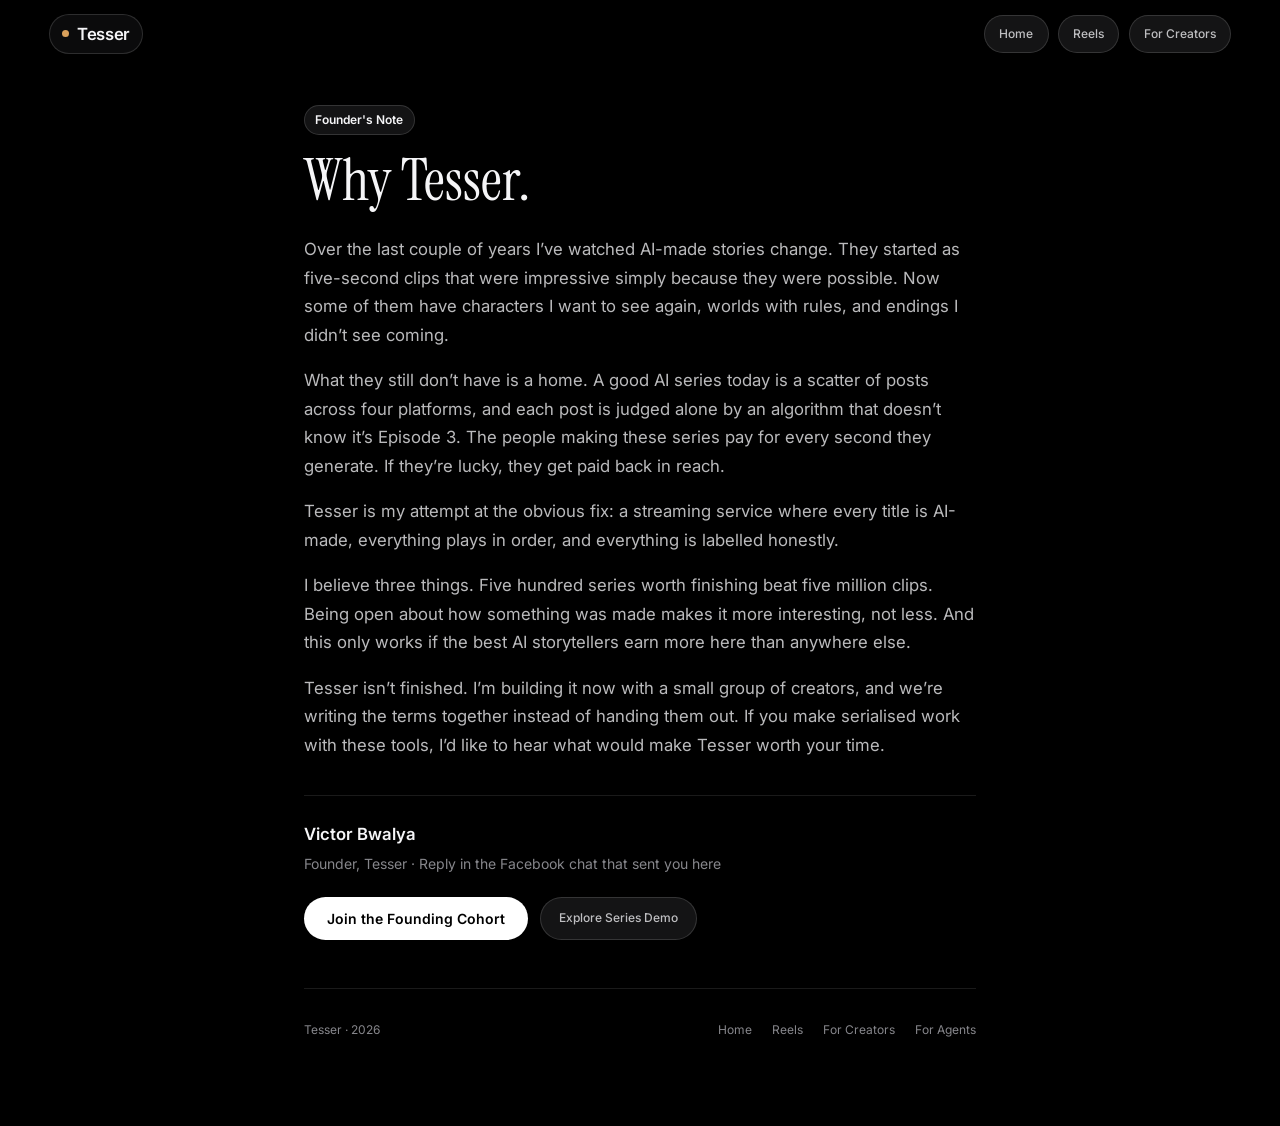
==== letter/index.html @ 55b45287 "Publish the Tesser demo without personal contact details. Co-authored-by: Cursor <cursoragent@cursor" ====
<!doctype html>
<html lang="en">
<head>
  <meta charset="utf-8">
  <meta name="viewport" content="width=device-width, initial-scale=1">
  <title>A letter from the founder · Tesser</title>
  <meta name="description" content="Why Tesser exists, and what it believes about serialized AI storytelling.">
  <meta name="theme-color" content="#000000">
  <link rel="icon" href="../favicon.svg" type="image/svg+xml">
  <link rel="preconnect" href="https://fonts.googleapis.com">
  <link rel="preconnect" href="https://fonts.gstatic.com" crossorigin>
  <link rel="stylesheet" href="https://fonts.googleapis.com/css2?family=Instrument+Serif:ital@0;1&family=Inter:wght@400;500;600&display=swap">
  <link rel="stylesheet" href="../assets/css/tokens.css">
  <link rel="stylesheet" href="../assets/css/app.css">
</head>
<body>
  <header class="top-chrome">
    <a class="brand-lockup" href="../#/">
      <span class="brand-dot" aria-hidden="true"></span>
      <span>Tesser</span>
    </a>
    <div class="top-actions">
      <a class="glass-chip" href="../#/">Home</a>
      <a class="glass-chip" href="../#/reels">Reels</a>
      <a class="glass-chip" href="../#/creators">For Creators</a>
    </div>
  </header>

  <main id="main" class="page-shell" style="max-width:42rem;padding-top:6.5rem;">
    <article style="line-height:1.7;color:var(--ink-secondary);font-size:1.05rem;">
      <span class="hero-eyebrow-pill" style="margin-bottom:1rem;">Founder's Note</span>
      <h1 style="font-family:var(--font-serif);font-weight:400;font-size:clamp(2.5rem,5vw,3.6rem);line-height:1.05;color:var(--ink);margin:0 0 1.5rem;">Why Tesser.</h1>

      <p>Over the last couple of years I&rsquo;ve watched AI-made stories change. They started as five-second clips that were impressive simply because they were possible. Now some of them have characters I want to see again, worlds with rules, and endings I didn&rsquo;t see coming.</p>

      <p>What they still don&rsquo;t have is a home. A good AI series today is a scatter of posts across four platforms, and each post is judged alone by an algorithm that doesn&rsquo;t know it&rsquo;s Episode&nbsp;3. The people making these series pay for every second they generate. If they&rsquo;re lucky, they get paid back in reach.</p>

      <p>Tesser is my attempt at the obvious fix: a streaming service where every title is AI-made, everything plays in order, and everything is labelled honestly.</p>

      <p>I believe three things. Five hundred series worth finishing beat five million clips. Being open about how something was made makes it more interesting, not less. And this only works if the best AI storytellers earn more here than anywhere else.</p>

      <p>Tesser isn&rsquo;t finished. I&rsquo;m building it now with a small group of creators, and we&rsquo;re writing the terms together instead of handing them out. If you make serialised work with these tools, I&rsquo;d like to hear what would make Tesser worth your time.</p>

      <div style="margin-top:2.25rem;padding-top:1.5rem;border-top:0.5px solid var(--hairline);">
        <p style="margin:0;color:var(--ink);font-weight:var(--w-semibold);">Victor Bwalya</p>
        <p style="margin:0.2rem 0 1.35rem;font-size:var(--text-sm);color:var(--ink-muted);">
          Founder, Tesser &middot; Reply in the Facebook chat that sent you here
        </p>
        <div style="display:flex;gap:0.75rem;flex-wrap:wrap;">
          <a class="btn-play-white" style="height:2.65rem;font-size:var(--text-sm);" href="../#/creators">Join the Founding Cohort</a>
          <a class="glass-chip" style="height:2.65rem;padding:0 1.1rem;" href="../#/series/tears-of-steel">Explore Series Demo</a>
        </div>
      </div>
    </article>
  </main>

  <footer class="app-footer" style="max-width:42rem;">
    <div>Tesser &middot; 2026</div>
    <div class="app-footer-links">
      <a href="../#/">Home</a>
      <a href="../#/reels">Reels</a>
      <a href="../#/creators">For Creators</a>
      <a href="../soul.md">For Agents</a>
    </div>
  </footer>
</body>
</html>
---- assets/css/tokens.css ----
/* Tesser — Apple TV × Jony Ive Optical Design Tokens
   Discipline:
   - Pure OLED black canvas (#000000); color comes solely from the cinema artwork.
   - Calibrated translucent dark glass for floating chrome only (dock, back/close controls).
   - Strict 4-step type scale, 3 weights (400, 500, 600), tabular numerals on all runtimes.
   - Zero purple/neon AI gradients, zero glow, zero hover-scale bounce. */

:root {
  /* Surfaces */
  --bg: #000000;
  --bg-elevated: #0d0d0f;
  --surface-1: #161618;
  --surface-2: #1f1f22;
  --surface-3: #2c2c30;

  /* Translucent Liquid Glass (Apple TV / iOS floating chrome) */
  --glass-bg: rgba(28, 28, 30, 0.72);
  --glass-bg-strong: rgba(20, 20, 22, 0.86);
  --glass-pill: rgba(255, 255, 255, 0.14);
  --glass-pill-hover: rgba(255, 255, 255, 0.22);
  --glass-border: rgba(255, 255, 255, 0.14);
  --glass-border-strong: rgba(255, 255, 255, 0.24);
  --glass-blur: blur(28px) saturate(150%);

  /* Ink & Hierarchy */
  --ink: #f5f5f7;
  --ink-secondary: rgba(245, 245, 247, 0.76);
  --ink-muted: #86868b;
  --ink-faint: rgba(235, 235, 245, 0.36);

  /* Dividers */
  --hairline: rgba(255, 255, 255, 0.1);
  --hairline-strong: rgba(255, 255, 255, 0.2);

  /* Functional Accents (Tactile White CTA + Subtle Provenance Gold) */
  --cta-bg: #ffffff;
  --cta-ink: #000000;
  --cta-hover: #e5e5ea;
  --provenance: #d9a05b;
  --active-blue: #0a84ff; /* Apple TV subtle system indicator when needed */

  /* Typography — Native Apple SF Pro on Apple devices, Inter/Geist elsewhere */
  --font-sans: -apple-system, BlinkMacSystemFont, "SF Pro Display", "SF Pro Text", "Inter", "Geist", system-ui, "Segoe UI", sans-serif;
  --font-serif: "Instrument Serif", "Iowan Old Style", Georgia, serif;

  /* Strict 4-step optical type scale */
  --text-xs: 0.75rem;    /* 12px: technical badges [4K] [C2PA] [CC], metadata labels */
  --text-sm: 0.875rem;   /* 14px: episode subtitles, dock labels, ledger rows */
  --text-base: 1.0rem;   /* 16px: synopses, primary buttons, body copy */
  --text-lg: clamp(1.15rem, 1.4vw, 1.375rem); /* 18-22px: rail headings ("Continue Watching >") */
  --text-hero: clamp(2.25rem, 5vw, 4.25rem);  /* Show title lockups */

  /* Weights (No 800/900 screaming weights) */
  --w-regular: 400;
  --w-medium: 500;
  --w-semibold: 600;

  /* Concentric Radii */
  --r-xs: 4px;     /* Technical spec badges [4K] [CC] */
  --r-sm: 10px;    /* Inner thumbnails */
  --r-card: 14px;  /* Apple TV 16:9 and 2:3 cards */
  --r-sheet: 22px; /* Modal sheets & floating dock */
  --r-pill: 9999px;

  /* Spacing & Layout */
  --gutter: clamp(1.125rem, 3.8vw, 3.25rem);
  --max-w: 90rem;
  --dock-offset: 5.5rem;

  /* Calm, Physical Motion */
  --dur-fast: 160ms;
  --dur-med: 260ms;
  --ease-out: cubic-bezier(0.22, 1, 0.36, 1);
}
---- assets/css/app.css ----
/* Tesser — Apple TV × Netflix Reels Application Styles
   Depends on tokens.css. Built with strict anti-AI-slop discipline. */

*, *::before, *::after { box-sizing: border-box; }
[hidden] { display: none !important; }

html {
  color-scheme: dark;
  background: var(--bg);
  color: var(--ink);
  font-family: var(--font-sans);
  -webkit-font-smoothing: antialiased;
  -moz-osx-font-smoothing: grayscale;
  text-rendering: optimizeLegibility;
}

body {
  margin: 0;
  min-height: 100dvh;
  background: var(--bg);
  color: var(--ink);
  font-size: var(--text-base);
  line-height: 1.45;
  overflow-x: hidden;
  padding-bottom: calc(var(--dock-offset) + env(safe-area-inset-bottom, 0px));
}

img, video, svg { display: block; max-width: 100%; }
button, input, textarea, select { font: inherit; color: inherit; }
button { cursor: pointer; background: none; border: 0; padding: 0; }
a { color: inherit; text-decoration: none; }

.tabular { font-variant-numeric: tabular-nums; }

:focus-visible {
  outline: 2px solid var(--ink);
  outline-offset: 3px;
}

.sr-only {
  position: absolute; width: 1px; height: 1px; overflow: hidden;
  clip: rect(0 0 0 0); clip-path: inset(50%); white-space: nowrap;
}

/* ==========================================================================
   1. Navigation Chrome: Desktop Top Glass Bar + Mobile Floating Bottom Dock
   ========================================================================== */

.top-chrome {
  position: fixed;
  top: 0; left: 0; right: 0;
  z-index: 90;
  display: flex;
  align-items: center;
  justify-content: space-between;
  padding: 0.9rem var(--gutter);
  pointer-events: none;
  background: linear-gradient(180deg, rgba(0, 0, 0, 0.68) 0%, rgba(0, 0, 0, 0) 100%);
}

.top-chrome > * { pointer-events: auto; }

.brand-lockup {
  display: inline-flex;
  align-items: center;
  gap: 0.5rem;
  font-weight: var(--w-semibold);
  font-size: 1.05rem;
  letter-spacing: -0.02em;
  color: var(--ink);
  padding: 0.4rem 0.75rem;
  border-radius: var(--r-pill);
  background: rgba(20, 20, 22, 0.55);
  backdrop-filter: var(--glass-blur);
  -webkit-backdrop-filter: var(--glass-blur);
  border: 0.5px solid var(--glass-border);
  transition: background-color var(--dur-fast) var(--ease-out);
}
.brand-lockup:hover { background: rgba(38, 38, 42, 0.78); }
.brand-dot {
  width: 7px; height: 7px; border-radius: 50%;
  background: var(--provenance);
}

.desktop-pills {
  display: none;
  align-items: center;
  gap: 0.25rem;
  padding: 0.28rem;
  border-radius: var(--r-pill);
  background: var(--glass-bg);
  backdrop-filter: var(--glass-blur);
  -webkit-backdrop-filter: var(--glass-blur);
  border: 0.5px solid var(--glass-border);
}

.nav-pill {
  padding: 0.45rem 1rem;
  border-radius: var(--r-pill);
  font-size: var(--text-sm);
  font-weight: var(--w-medium);
  color: var(--ink-secondary);
  transition: color var(--dur-fast) var(--ease-out), background-color var(--dur-fast) var(--ease-out);
}
.nav-pill:hover { color: var(--ink); }
.nav-pill[aria-current="page"] {
  background: rgba(255, 255, 255, 0.16);
  color: var(--ink);
  font-weight: var(--w-semibold);
}

.top-actions {
  display: flex;
  align-items: center;
  gap: 0.55rem;
}

.glass-chip {
  display: inline-flex;
  align-items: center;
  gap: 0.45rem;
  height: 2.35rem;
  padding: 0 0.9rem;
  border-radius: var(--r-pill);
  font-size: var(--text-xs);
  font-weight: var(--w-medium);
  color: var(--ink-secondary);
  background: var(--glass-bg);
  backdrop-filter: var(--glass-blur);
  -webkit-backdrop-filter: var(--glass-blur);
  border: 0.5px solid var(--glass-border);
  transition: background-color var(--dur-fast) var(--ease-out), color var(--dur-fast) var(--ease-out);
}
.glass-chip:hover { background: rgba(44, 44, 48, 0.85); color: var(--ink); }

.glass-icon-btn {
  display: inline-grid;
  place-items: center;
  width: 2.65rem;
  height: 2.65rem;
  border-radius: 50%;
  background: var(--glass-bg);
  backdrop-filter: var(--glass-blur);
  -webkit-backdrop-filter: var(--glass-blur);
  border: 0.5px solid var(--glass-border-strong);
  color: var(--ink);
  transition: background-color var(--dur-fast) var(--ease-out), border-color var(--dur-fast) var(--ease-out);
}
.glass-icon-btn:hover { background: rgba(52, 52, 56, 0.88); }
.glass-icon-btn svg { width: 1.15rem; height: 1.15rem; }

/* Apple TV Floating Liquid-Glass Bottom Dock (Mobile & Tablet, Screenshots #2-#5) */
.bottom-dock-wrap {
  position: fixed;
  left: 0; right: 0;
  bottom: calc(0.85rem + env(safe-area-inset-bottom, 0px));
  z-index: 95;
  display: flex;
  align-items: center;
  justify-content: center;
  gap: 0.65rem;
  padding: 0 1rem;
  pointer-events: none;
}

.bottom-dock {
  pointer-events: auto;
  display: flex;
  align-items: center;
  justify-content: space-around;
  flex: 1;
  max-width: 22rem;
  padding: 0.35rem 0.45rem;
  border-radius: var(--r-pill);
  background: var(--glass-bg-strong);
  backdrop-filter: var(--glass-blur);
  -webkit-backdrop-filter: var(--glass-blur);
  border: 0.5px solid var(--glass-border-strong);
  box-shadow: 0 12px 32px rgba(0, 0, 0, 0.65);
}

.dock-tab {
  flex: 1;
  display: flex;
  flex-direction: column;
  align-items: center;
  justify-content: center;
  gap: 0.18rem;
  padding: 0.38rem 0.4rem;
  border-radius: var(--r-pill);
  color: var(--ink-muted);
  font-size: 0.68rem;
  font-weight: var(--w-medium);
  transition: color var(--dur-fast) var(--ease-out), background-color var(--dur-fast) var(--ease-out);
}
.dock-tab svg { width: 1.22rem; height: 1.22rem; }
.dock-tab[aria-current="page"] {
  color: var(--active-blue);
  background: rgba(255, 255, 255, 0.08);
}

.dock-search-btn {
  pointer-events: auto;
  width: 3.25rem;
  height: 3.25rem;
  border-radius: 50%;
  display: grid;
  place-items: center;
  background: var(--glass-bg-strong);
  backdrop-filter: var(--glass-blur);
  -webkit-backdrop-filter: var(--glass-blur);
  border: 0.5px solid var(--glass-border-strong);
  box-shadow: 0 12px 32px rgba(0, 0, 0, 0.65);
  color: var(--ink);
}
.dock-search-btn[aria-current="page"] { color: var(--active-blue); }
.dock-search-btn svg { width: 1.25rem; height: 1.25rem; }

@media (min-width: 56rem) {
  body { padding-bottom: 3rem; }
  .desktop-pills { display: inline-flex; }
  .bottom-dock-wrap { display: none; }
}

/* ==========================================================================
   2. Hero Showcase Stage (Screenshot #5 — Nocturne)
   ========================================================================== */

.hero-stage {
  position: relative;
  width: 100%;
  min-height: clamp(33rem, 74vh, 48rem);
  display: flex;
  align-items: flex-end;
  justify-content: center;
  overflow: hidden;
  background: #050507;
}

.hero-backdrop {
  position: absolute;
  inset: 0;
  width: 100%;
  height: 100%;
  object-fit: cover;
  object-position: center 22%;
  opacity: 0.92;
  transition: opacity 420ms var(--ease-out);
}

/* Pure optical cinema vignette — strictly neutral black for legibility */
.hero-scrim {
  position: absolute;
  inset: 0;
  background:
    radial-gradient(90% 65% at 50% 30%, rgba(0, 0, 0, 0) 0%, rgba(0, 0, 0, 0.36) 100%),
    linear-gradient(180deg,
      rgba(0, 0, 0, 0.48) 0%,
      rgba(0, 0, 0, 0.04) 24%,
      rgba(0, 0, 0, 0.25) 54%,
      rgba(0, 0, 0, 0.88) 84%,
      #000000 100%);
  pointer-events: none;
}

.hero-content {
  position: relative;
  z-index: 2;
  width: min(100% - 2 * var(--gutter), 44rem);
  text-align: center;
  padding-bottom: 1.65rem;
  display: flex;
  flex-direction: column;
  align-items: center;
}

.hero-eyebrow-pill {
  display: inline-block;
  padding: 0.22rem 0.65rem;
  border-radius: var(--r-pill);
  background: rgba(28, 28, 30, 0.68);
  backdrop-filter: blur(16px);
  -webkit-backdrop-filter: blur(16px);
  border: 0.5px solid var(--glass-border);
  font-size: var(--text-xs);
  font-weight: var(--w-semibold);
  color: var(--ink);
  margin-bottom: 0.75rem;
}

.hero-wordmark {
  font-size: var(--text-hero);
  font-weight: var(--w-semibold);
  line-height: 0.98;
  letter-spacing: 0.16em;
  text-transform: uppercase;
  margin: 0 0 0.7rem;
  color: #ffffff;
  text-shadow: 0 2px 24px rgba(0, 0, 0, 0.65);
}
.hero-wordmark[data-style="serif"] {
  font-family: var(--font-serif);
  font-weight: var(--w-regular);
  letter-spacing: 0.03em;
  text-transform: none;
  font-size: clamp(2.75rem, 6vw, 4.85rem);
}

.hero-meta-line {
  display: flex;
  flex-wrap: wrap;
  align-items: center;
  justify-content: center;
  gap: 0.45rem;
  font-size: var(--text-sm);
  color: var(--ink-secondary);
  margin: 0 0 0.3rem;
}

.tesser-mini-badge {
  display: inline-flex;
  align-items: center;
  gap: 0.28rem;
  font-weight: var(--w-semibold);
  font-size: var(--text-xs);
  color: var(--ink);
  letter-spacing: -0.01em;
}
.tesser-mini-badge::before {
  content: "";
  width: 5px; height: 5px; border-radius: 50%;
  background: var(--provenance);
}

.hero-subline {
  font-size: var(--text-sm);
  color: var(--ink-muted);
  margin: 0 0 1.25rem;
}

.hero-cta-row {
  display: flex;
  align-items: center;
  justify-content: center;
  gap: 0.75rem;
  margin-bottom: 1.35rem;
}

/* Tactile Apple TV Solid White Pill Button */
.btn-play-white {
  display: inline-flex;
  align-items: center;
  justify-content: center;
  gap: 0.6rem;
  height: 2.95rem;
  min-width: 9.75rem;
  padding: 0 1.45rem;
  border-radius: var(--r-pill);
  background: var(--cta-bg);
  color: var(--cta-ink);
  font-size: var(--text-base);
  font-weight: var(--w-semibold);
  transition: background-color var(--dur-fast) var(--ease-out), opacity var(--dur-fast) var(--ease-out);
}
.btn-play-white:hover { background: var(--cta-hover); }
.btn-play-white svg { width: 1rem; height: 1rem; flex-shrink: 0; }

/* Inline Resume Track inside the White Play Pill (Screenshot #4 — Matchbox) */
.inline-progress-track {
  display: inline-flex;
  align-items: center;
  width: 3.1rem;
  height: 4px;
  border-radius: 99px;
  background: rgba(0, 0, 0, 0.18);
  position: relative;
  overflow: visible;
}
.inline-progress-fill {
  height: 100%;
  border-radius: 99px;
  background: #000000;
  position: relative;
}
.inline-progress-dot {
  width: 7px; height: 7px;
  border-radius: 50%;
  background: #000000;
  flex-shrink: 0;
  margin-right: 2px;
}

.btn-circle-glass {
  width: 2.95rem;
  height: 2.95rem;
  border-radius: 50%;
  display: inline-grid;
  place-items: center;
  background: rgba(44, 44, 48, 0.72);
  backdrop-filter: blur(20px);
  -webkit-backdrop-filter: blur(20px);
  border: 0.5px solid var(--glass-border-strong);
  color: var(--ink);
  transition: background-color var(--dur-fast) var(--ease-out);
}
.btn-circle-glass:hover { background: rgba(68, 68, 74, 0.85); }
.btn-circle-glass[aria-pressed="true"] {
  background: rgba(255, 255, 255, 0.22);
  color: #ffffff;
}
.btn-circle-glass svg { width: 1.2rem; height: 1.2rem; }

.hero-dots {
  display: flex;
  align-items: center;
  gap: 0.42rem;
}
.hero-dot {
  width: 6px;
  height: 6px;
  border-radius: 99px;
  background: rgba(255, 255, 255, 0.32);
  transition: width var(--dur-med) var(--ease-out), background-color var(--dur-fast) var(--ease-out);
}
.hero-dot[aria-selected="true"] {
  width: 18px;
  background: #ffffff;
}

/* ==========================================================================
   3. Content Rails: 16:9 Continue Watching & 2:3 Theatrical Posters
   ========================================================================== */

.rails-container {
  width: min(100%, var(--max-w));
  margin-inline: auto;
  padding-bottom: 2.5rem;
}

.rail-section {
  padding-top: 1.65rem;
}

.rail-header {
  display: flex;
  align-items: baseline;
  justify-content: space-between;
  padding-inline: var(--gutter);
  margin-bottom: 0.85rem;
}

.rail-title {
  display: inline-flex;
  align-items: center;
  gap: 0.35rem;
  font-size: var(--text-lg);
  font-weight: var(--w-semibold);
  letter-spacing: -0.015em;
  margin: 0;
  color: var(--ink);
}
.rail-chevron {
  color: var(--ink-muted);
  font-weight: var(--w-regular);
  font-size: 1.15em;
}
.rail-subtitle {
  font-size: var(--text-xs);
  color: var(--ink-muted);
}

.rail-scroller {
  display: flex;
  gap: 0.9rem;
  overflow-x: auto;
  padding-inline: var(--gutter);
  padding-bottom: 0.5rem;
  scroll-snap-type: x proximity;
  scrollbar-width: none;
}
.rail-scroller::-webkit-scrollbar { display: none; }

/* 16:9 Continue Watching / Episode Landscape Cards (Screenshot #5 — Prime Target) */
.card-16x9 {
  flex: 0 0 clamp(16.5rem, 30vw, 22rem);
  scroll-snap-align: start;
  position: relative;
  aspect-ratio: 16 / 9;
  border-radius: var(--r-card);
  overflow: hidden;
  background: var(--surface-1);
  box-shadow: inset 0 0 0 0.5px var(--glass-border);
  text-align: left;
  transition: border-color var(--dur-fast) var(--ease-out), opacity var(--dur-fast) var(--ease-out);
}
.card-16x9 img {
  width: 100%; height: 100%;
  object-fit: cover;
  transition: opacity var(--dur-fast) var(--ease-out);
}
.card-16x9:hover img { opacity: 0.86; }

.card-16x9-scrim {
  position: absolute;
  inset: 0;
  background: linear-gradient(180deg, rgba(0,0,0,0.08) 0%, rgba(0,0,0,0.22) 48%, rgba(0,0,0,0.86) 100%);
  display: flex;
  flex-direction: column;
  justify-content: space-between;
  padding: 0.75rem 0.9rem;
}

.card-corner-brand {
  align-self: flex-end;
  font-size: 0.68rem;
  font-weight: var(--w-semibold);
  letter-spacing: 0.02em;
  color: rgba(255, 255, 255, 0.85);
  text-shadow: 0 1px 6px rgba(0, 0, 0, 0.7);
}

.card-16x9-title {
  font-size: 1.05rem;
  font-weight: var(--w-semibold);
  letter-spacing: 0.06em;
  text-transform: uppercase;
  color: #ffffff;
  margin-bottom: 0.35rem;
  text-shadow: 0 1px 10px rgba(0, 0, 0, 0.8);
}

.card-16x9-bottom {
  display: flex;
  align-items: center;
  justify-content: space-between;
  gap: 0.5rem;
  font-size: var(--text-xs);
  color: rgba(245, 245, 247, 0.88);
}

.cw-status {
  display: inline-flex;
  align-items: center;
  gap: 0.42rem;
}

.cw-mini-bar {
  width: 2.2rem;
  height: 3px;
  border-radius: 99px;
  background: rgba(255, 255, 255, 0.28);
  overflow: hidden;
}
.cw-mini-bar > span {
  display: block;
  height: 100%;
  background: #ffffff;
  border-radius: 99px;
}

/* 2:3 Vertical Theatrical Poster Cards (Screenshot #5 — Must-See Hits) */
.card-2x3 {
  flex: 0 0 clamp(8.75rem, 15.5vw, 12.25rem);
  scroll-snap-align: start;
  position: relative;
  aspect-ratio: 2 / 3;
  border-radius: var(--r-card);
  overflow: hidden;
  background: var(--surface-1);
  box-shadow: inset 0 0 0 0.5px var(--glass-border);
  text-align: left;
}
.card-2x3 img {
  width: 100%; height: 100%;
  object-fit: cover;
  transition: opacity var(--dur-fast) var(--ease-out);
}
.card-2x3:hover img { opacity: 0.85; }
.card-2x3-overlay {
  position: absolute;
  inset: 0;
  background: linear-gradient(180deg, rgba(0,0,0,0.28) 0%, rgba(0,0,0,0) 25%, rgba(0,0,0,0) 62%, rgba(0,0,0,0.82) 100%);
  display: flex;
  flex-direction: column;
  justify-content: space-between;
  padding: 0.6rem 0.7rem;
}
.card-2x3-footer {
  font-size: var(--text-xs);
  color: rgba(255, 255, 255, 0.82);
  font-weight: var(--w-medium);
}

/* Pilot Season Voting Cards */
.pilot-card {
  flex: 0 0 clamp(17rem, 28vw, 21rem);
  scroll-snap-align: start;
  border-radius: var(--r-card);
  background: var(--surface-1);
  border: 0.5px solid var(--hairline);
  overflow: hidden;
  display: flex;
  flex-direction: column;
}
.pilot-thumb {
  position: relative;
  aspect-ratio: 16 / 9;
  background: #08080a;
  overflow: hidden;
}
.pilot-thumb img { width: 100%; height: 100%; object-fit: cover; }
.pilot-body {
  padding: 0.9rem 1rem 1rem;
  display: flex;
  flex-direction: column;
  gap: 0.55rem;
}
.pilot-meta { font-size: var(--text-xs); color: var(--ink-muted); }
.pilot-actions {
  display: flex;
  align-items: center;
  justify-content: space-between;
  gap: 0.5rem;
  margin-top: 0.25rem;
}
.btn-vote {
  display: inline-flex;
  align-items: center;
  gap: 0.4rem;
  padding: 0.42rem 0.85rem;
  border-radius: var(--r-pill);
  font-size: var(--text-xs);
  font-weight: var(--w-semibold);
  background: rgba(255, 255, 255, 0.1);
  border: 0.5px solid var(--glass-border);
  color: var(--ink);
  transition: background-color var(--dur-fast) var(--ease-out);
}
.btn-vote:hover { background: rgba(255, 255, 255, 0.18); }
.btn-vote[aria-pressed="true"] {
  background: var(--cta-bg);
  color: var(--cta-ink);
  border-color: var(--cta-bg);
}

/* ==========================================================================
   4. Series & Episode Detail View (Screenshots #2, #3, #4 — Matchbox & Biscuits)
   ========================================================================== */

.detail-view {
  min-height: 100dvh;
  background: var(--bg);
}

.detail-top-bar {
  position: sticky;
  top: 0;
  z-index: 60;
  display: flex;
  align-items: center;
  justify-content: space-between;
  padding: 0.9rem var(--gutter);
  margin-bottom: -4.25rem;
  pointer-events: none;
}
.detail-top-bar > * { pointer-events: auto; }

.detail-pill-group {
  display: inline-flex;
  align-items: center;
  gap: 0.25rem;
  padding: 0.22rem 0.35rem;
  border-radius: var(--r-pill);
  background: var(--glass-bg);
  backdrop-filter: var(--glass-blur);
  -webkit-backdrop-filter: var(--glass-blur);
  border: 0.5px solid var(--glass-border-strong);
}

.detail-hero {
  position: relative;
  min-height: clamp(29rem, 66vh, 42rem);
  display: flex;
  align-items: flex-end;
  justify-content: center;
  overflow: hidden;
}
.detail-hero-img {
  position: absolute;
  inset: 0;
  width: 100%; height: 100%;
  object-fit: cover;
  object-position: center 20%;
}

.detail-hero-inner {
  position: relative;
  z-index: 2;
  width: min(100% - 2 * var(--gutter), 52rem);
  text-align: center;
  padding-bottom: 1.5rem;
  display: flex;
  flex-direction: column;
  align-items: center;
}

.detail-synopsis-wrap {
  width: min(100% - 2 * var(--gutter), 52rem);
  margin-inline: auto;
  padding-bottom: 1.75rem;
  border-bottom: 0.5px solid var(--hairline);
}

.detail-synopsis {
  color: var(--ink-secondary);
  font-size: var(--text-sm);
  line-height: 1.55;
  margin: 0 0 0.85rem;
}
.detail-synopsis.clamped {
  display: -webkit-box;
  -webkit-line-clamp: 2;
  -webkit-box-orient: vertical;
  overflow: hidden;
}

.more-pill {
  display: inline-block;
  padding: 0.14rem 0.52rem;
  border-radius: var(--r-pill);
  background: var(--surface-2);
  color: var(--ink);
  font-size: 0.68rem;
  font-weight: var(--w-semibold);
  letter-spacing: 0.04em;
  text-transform: uppercase;
  margin-left: 0.35rem;
}

/* Apple TV Technical & Provenance Specification Strip ([18+] [4K] [C2PA] [CC] [SDH] [AD]) */
.spec-strip {
  display: flex;
  flex-wrap: wrap;
  align-items: center;
  gap: 0.45rem;
  font-size: var(--text-xs);
  color: var(--ink-muted);
}

.spec-badge {
  display: inline-flex;
  align-items: center;
  justify-content: center;
  padding: 0.08rem 0.36rem;
  border-radius: 3px;
  border: 1px solid rgba(255, 255, 255, 0.36);
  font-size: 0.64rem;
  font-weight: var(--w-semibold);
  letter-spacing: 0.03em;
  color: var(--ink-secondary);
  line-height: 1.25;
}
.spec-badge--gold {
  border-color: rgba(217, 160, 91, 0.65);
  color: var(--provenance);
}

.detail-body {
  width: min(100% - 2 * var(--gutter), 64rem);
  margin-inline: auto;
  padding-top: 1.5rem;
}

/* Segmented Tabs inside Detail View (Episodes · Alternate Timeline · Reels) */
.seg-tabs {
  display: inline-flex;
  gap: 0.25rem;
  padding: 0.25rem;
  border-radius: var(--r-pill);
  background: var(--surface-1);
  border: 0.5px solid var(--hairline);
  margin-bottom: 1.35rem;
}
.seg-tab {
  padding: 0.42rem 0.95rem;
  border-radius: var(--r-pill);
  font-size: var(--text-xs);
  font-weight: var(--w-medium);
  color: var(--ink-muted);
  transition: color var(--dur-fast), background-color var(--dur-fast);
}
.seg-tab[aria-selected="true"] {
  background: var(--surface-3);
  color: var(--ink);
  font-weight: var(--w-semibold);
}

.episode-grid {
  display: grid;
  grid-template-columns: repeat(auto-fill, minmax(16.5rem, 1fr));
  gap: 1.15rem;
  margin-bottom: 2.25rem;
}

.ep-card {
  text-align: left;
  border-radius: var(--r-card);
  background: var(--surface-1);
  border: 0.5px solid var(--hairline);
  overflow: hidden;
  display: flex;
  flex-direction: column;
  transition: border-color var(--dur-fast) var(--ease-out);
}
.ep-card:hover { border-color: var(--hairline-strong); }

.ep-card-thumb {
  position: relative;
  aspect-ratio: 16 / 9;
  background: #09090b;
  overflow: hidden;
}
.ep-card-thumb img { width: 100%; height: 100%; object-fit: cover; }
.ep-card-progress {
  position: absolute;
  left: 0.6rem; right: 0.6rem; bottom: 0.5rem;
  height: 3px;
  border-radius: 99px;
  background: rgba(255, 255, 255, 0.25);
  overflow: hidden;
}
.ep-card-progress > span {
  display: block; height: 100%;
  background: #ffffff;
}

.ep-card-info {
  padding: 0.8rem 0.95rem 0.95rem;
}
.ep-card-eyebrow {
  font-size: var(--text-xs);
  color: var(--ink-muted);
  margin: 0 0 0.2rem;
}
.ep-card-title {
  font-size: var(--text-base);
  font-weight: var(--w-semibold);
  margin: 0 0 0.35rem;
  color: var(--ink);
}
.ep-card-desc {
  font-size: var(--text-xs);
  color: var(--ink-muted);
  margin: 0;
  line-height: 1.45;
}

/* Apple TV "How to Watch" + "Made With" + "Information" + "Languages" + "Accessibility" Ledger
   (Matches Screenshots #2 & #3 pixel-for-pixel in typographic rhythm) */
.how-to-watch-box {
  display: flex;
  align-items: center;
  justify-content: space-between;
  gap: 1rem;
  padding: 1rem 1.15rem;
  border-radius: var(--r-card);
  background: var(--surface-1);
  border: 0.5px solid var(--hairline);
  margin-bottom: 2rem;
}
.htw-left {
  display: flex;
  align-items: center;
  gap: 0.9rem;
}
.htw-app-icon {
  width: 3rem; height: 3rem;
  border-radius: 10px;
  background: #000000;
  border: 0.5px solid var(--hairline-strong);
  display: grid;
  place-items: center;
  font-weight: var(--w-semibold);
  font-size: 0.82rem;
  letter-spacing: -0.02em;
}

.ledger-section {
  padding-block: 1.5rem;
  border-top: 0.5px solid var(--hairline);
}
.ledger-head {
  display: flex;
  flex-wrap: wrap;
  align-items: center;
  justify-content: space-between;
  gap: 0.75rem;
  margin-bottom: 1.1rem;
}
.ledger-title {
  font-size: var(--text-lg);
  font-weight: var(--w-semibold);
  margin: 0;
}

.ledger-dl {
  display: grid;
  grid-template-columns: repeat(auto-fit, minmax(14rem, 1fr));
  gap: 1.1rem 2rem;
  margin: 0;
}
.ledger-item dt {
  font-size: var(--text-xs);
  color: var(--ink);
  font-weight: var(--w-medium);
  margin-bottom: 0.2rem;
}
.ledger-item dd {
  margin: 0;
  font-size: var(--text-sm);
  color: var(--ink-muted);
  line-height: 1.45;
}

.a11y-block {
  max-width: 40rem;
  margin-bottom: 1rem;
}
.a11y-block p {
  margin: 0.35rem 0 0;
  font-size: var(--text-sm);
  color: var(--ink-muted);
}

/* ==========================================================================
   5. Netflix-Style Vertical Reels Discovery Feed (9:16 Snap Scroll)
   ========================================================================== */

.reels-stage {
  height: calc(100dvh - 0.1px);
  overflow-y: scroll;
  scroll-snap-type: y mandatory;
  scrollbar-width: none;
  background: #000000;
}
.reels-stage::-webkit-scrollbar { display: none; }

.reel-slide {
  position: relative;
  height: 100dvh;
  width: 100%;
  scroll-snap-align: start;
  scroll-snap-stop: always;
  display: flex;
  align-items: center;
  justify-content: center;
  background: #000000;
}

.reel-frame {
  position: relative;
  width: 100%;
  height: 100%;
  max-width: 30rem;
  overflow: hidden;
  background: #09090b;
}

@media (min-width: 48rem) {
  .reel-frame {
    height: min(86dvh, 52rem);
    aspect-ratio: 9 / 16;
    width: auto;
    border-radius: var(--r-sheet);
    box-shadow: 0 24px 64px rgba(0, 0, 0, 0.85), inset 0 0 0 0.5px var(--glass-border-strong);
  }
}

.reel-video {
  width: 100%;
  height: 100%;
  object-fit: cover;
  background: #050507;
}

.reel-scrim {
  position: absolute;
  inset: 0;
  background: linear-gradient(180deg,
    rgba(0, 0, 0, 0.36) 0%,
    rgba(0, 0, 0, 0) 24%,
    rgba(0, 0, 0, 0) 52%,
    rgba(0, 0, 0, 0.88) 100%);
  pointer-events: none;
}

.reel-overlay {
  position: absolute;
  left: 0; right: 0;
  bottom: calc(4.85rem + env(safe-area-inset-bottom, 0px));
  padding: 1rem 1.15rem;
  display: flex;
  align-items: flex-end;
  justify-content: space-between;
  gap: 1rem;
  z-index: 3;
}
@media (min-width: 56rem) {
  .reel-overlay { bottom: 1.25rem; }
}

.reel-info {
  flex: 1;
  min-width: 0;
}
.reel-tag {
  display: inline-flex;
  align-items: center;
  gap: 0.35rem;
  font-size: var(--text-xs);
  color: rgba(255, 255, 255, 0.82);
  margin-bottom: 0.35rem;
}
.reel-title {
  font-size: 1.35rem;
  font-weight: var(--w-semibold);
  letter-spacing: 0.04em;
  margin: 0 0 0.35rem;
}
.reel-hook {
  font-size: var(--text-sm);
  color: var(--ink-secondary);
  margin: 0 0 0.85rem;
  line-height: 1.4;
}

.reel-rail-actions {
  display: flex;
  flex-direction: column;
  align-items: center;
  gap: 0.7rem;
}
.reel-action-label {
  font-size: 0.66rem;
  color: var(--ink-secondary);
  margin-top: -0.35rem;
}

/* ==========================================================================
   6. Edge-to-Edge Apple TV Cinema Player & End Card (Screenshot #1 — Ted Lasso)
   ========================================================================== */

.player-modal {
  position: fixed;
  inset: 0;
  z-index: 300;
  background: #000000;
  display: flex;
  flex-direction: column;
  justify-content: center;
  align-items: center;
}

.player-stage {
  position: relative;
  width: 100%;
  height: 100%;
  display: grid;
  place-items: center;
  background: #000000;
}

.player-stage video,
.player-stage iframe {
  width: 100%;
  height: 100%;
  object-fit: contain;
  border: 0;
  background: #000000;
}

.player-stage[data-aspect="feed"] video {
  aspect-ratio: 9 / 16;
  width: auto;
  max-height: 92dvh;
  object-fit: cover;
  border-radius: var(--r-card);
}

.player-top-chrome {
  position: absolute;
  top: 0; left: 0; right: 0;
  padding: 1.15rem 1.35rem;
  display: flex;
  align-items: center;
  justify-content: space-between;
  gap: 1rem;
  z-index: 10;
  background: linear-gradient(180deg, rgba(0, 0, 0, 0.65) 0%, rgba(0, 0, 0, 0) 100%);
  transition: opacity var(--dur-med) var(--ease-out);
}

.player-bottom-chrome {
  position: absolute;
  left: 0; right: 0; bottom: 0;
  padding: 1.5rem 1.5rem calc(1.35rem + env(safe-area-inset-bottom, 0px));
  z-index: 10;
  background: linear-gradient(0deg, rgba(0, 0, 0, 0.78) 0%, rgba(0, 0, 0, 0) 100%);
  transition: opacity var(--dur-med) var(--ease-out);
}

.player-modal.idle .player-top-chrome,
.player-modal.idle .player-bottom-chrome {
  opacity: 0;
  pointer-events: none;
}

.scrubber-row {
  display: flex;
  align-items: center;
  gap: 0.85rem;
  margin-top: 0.75rem;
}
.scrubber-input {
  flex: 1;
  accent-color: #ffffff;
  height: 4px;
  cursor: pointer;
}
.scrubber-time {
  font-size: var(--text-xs);
  color: var(--ink-secondary);
  min-width: 3.2rem;
  text-align: right;
}

/* Screenshot #1 Up-Next End Card Overlay (Bottom-Left "Ted Lasso · S1, E7 · [Next Episode]") */
.upnext-overlay {
  position: absolute;
  left: 0; right: 0; bottom: 0;
  z-index: 15;
  padding: 2.5rem clamp(1.25rem, 4vw, 3rem) calc(2rem + env(safe-area-inset-bottom, 0px));
  background: linear-gradient(0deg, rgba(0, 0, 0, 0.86) 0%, rgba(0, 0, 0, 0.42) 58%, rgba(0, 0, 0, 0) 100%);
  display: flex;
  flex-direction: column;
  align-items: flex-start;
  gap: 0.35rem;
}
.upnext-series {
  font-size: 1.4rem;
  font-weight: var(--w-semibold);
  color: #ffffff;
  margin: 0;
}
.upnext-ep {
  font-size: var(--text-sm);
  color: rgba(255, 255, 255, 0.85);
  margin: 0 0 0.7rem;
}

/* ==========================================================================
   7. Search, Library & Creator / TikTok Screener Views
   ========================================================================== */

.page-shell {
  width: min(100% - 2 * var(--gutter), var(--max-w));
  margin-inline: auto;
  padding-top: 5.25rem;
  padding-bottom: 3rem;
}

.page-title {
  font-size: clamp(1.75rem, 3vw, 2.35rem);
  font-weight: var(--w-semibold);
  letter-spacing: -0.02em;
  margin: 0 0 0.4rem;
}
.page-lede {
  color: var(--ink-muted);
  font-size: var(--text-base);
  max-width: 40rem;
  margin: 0 0 1.75rem;
}

.search-bar-box {
  display: flex;
  align-items: center;
  gap: 0.75rem;
  padding: 0.8rem 1.1rem;
  border-radius: var(--r-card);
  background: var(--surface-1);
  border: 0.5px solid var(--hairline-strong);
  max-width: 36rem;
  margin-bottom: 1.75rem;
}
.search-bar-box input {
  flex: 1;
  background: transparent;
  border: 0;
  outline: none;
  font-size: var(--text-base);
  color: var(--ink);
}
.search-bar-box input::placeholder { color: var(--ink-muted); }

.poster-grid {
  display: grid;
  grid-template-columns: repeat(auto-fill, minmax(9.5rem, 1fr));
  gap: 1rem;
}
.poster-grid .card-2x3 { flex: initial; width: 100%; }

/* Creator Pitch & TikTok DM Screener Studio */
.creator-grid {
  display: grid;
  grid-template-columns: repeat(auto-fit, minmax(19rem, 1fr));
  gap: 1.5rem;
  margin-top: 1.5rem;
}

.glass-panel {
  padding: 1.4rem 1.5rem;
  border-radius: var(--r-card);
  background: var(--surface-1);
  border: 0.5px solid var(--hairline);
}
.glass-panel h2, .glass-panel h3 {
  font-size: var(--text-lg);
  font-weight: var(--w-semibold);
  margin: 0 0 0.65rem;
}

.clean-list {
  list-style: none;
  padding: 0;
  margin: 0;
}
.clean-list li {
  padding: 0.7rem 0;
  border-top: 0.5px solid var(--hairline);
  font-size: var(--text-sm);
  color: var(--ink-secondary);
}
.clean-list li:first-child { border-top: 0; }
.clean-list strong { color: var(--ink); font-weight: var(--w-semibold); }

.form-stack {
  display: grid;
  gap: 0.85rem;
}
.form-stack label {
  display: grid;
  gap: 0.3rem;
  font-size: var(--text-xs);
  color: var(--ink-muted);
}
.form-stack input,
.form-stack textarea {
  padding: 0.7rem 0.85rem;
  border-radius: var(--r-sm);
  background: var(--bg-elevated);
  border: 0.5px solid var(--hairline-strong);
  color: var(--ink);
  font-size: var(--text-sm);
}
.form-stack textarea { min-height: 5.5rem; resize: vertical; }

/* Native Modal Sheet (<dialog>) */
dialog.apple-sheet {
  width: min(100% - 1.5rem, 34rem);
  max-height: 86dvh;
  padding: 0;
  border-radius: var(--r-sheet);
  background: var(--surface-1);
  color: var(--ink);
  border: 0.5px solid var(--glass-border-strong);
  box-shadow: 0 28px 80px rgba(0, 0, 0, 0.85);
}
dialog.apple-sheet::backdrop {
  background: rgba(0, 0, 0, 0.72);
  backdrop-filter: blur(8px);
}
.sheet-header {
  display: flex;
  align-items: center;
  justify-content: space-between;
  padding: 1.1rem 1.35rem;
  border-bottom: 0.5px solid var(--hairline);
}
.sheet-header h3 { margin: 0; font-size: var(--text-base); font-weight: var(--w-semibold); }
.sheet-content { padding: 1.25rem 1.35rem; }

/* Toast Notification */
.toast {
  position: fixed;
  top: 4.5rem;
  left: 50%;
  transform: translateX(-50%);
  z-index: 400;
  padding: 0.6rem 1.1rem;
  border-radius: var(--r-pill);
  background: var(--glass-bg-strong);
  backdrop-filter: var(--glass-blur);
  -webkit-backdrop-filter: var(--glass-blur);
  border: 0.5px solid var(--glass-border-strong);
  font-size: var(--text-sm);
  font-weight: var(--w-medium);
  color: var(--ink);
  box-shadow: 0 12px 32px rgba(0, 0, 0, 0.6);
}

/* Footer */
.app-footer {
  width: min(100% - 2 * var(--gutter), var(--max-w));
  margin-inline: auto;
  padding: 2rem 0 2.5rem;
  border-top: 0.5px solid var(--hairline);
  display: flex;
  flex-wrap: wrap;
  justify-content: space-between;
  gap: 1rem;
  font-size: var(--text-xs);
  color: var(--ink-muted);
}
.app-footer-links {
  display: flex;
  flex-wrap: wrap;
  gap: 1.25rem;
}
.app-footer-links a:hover,
.app-footer-links button:hover { color: var(--ink); }

@media (prefers-reduced-motion: reduce) {
  *, *::before, *::after { animation: none !important; transition: none !important; scroll-behavior: auto !important; }
}
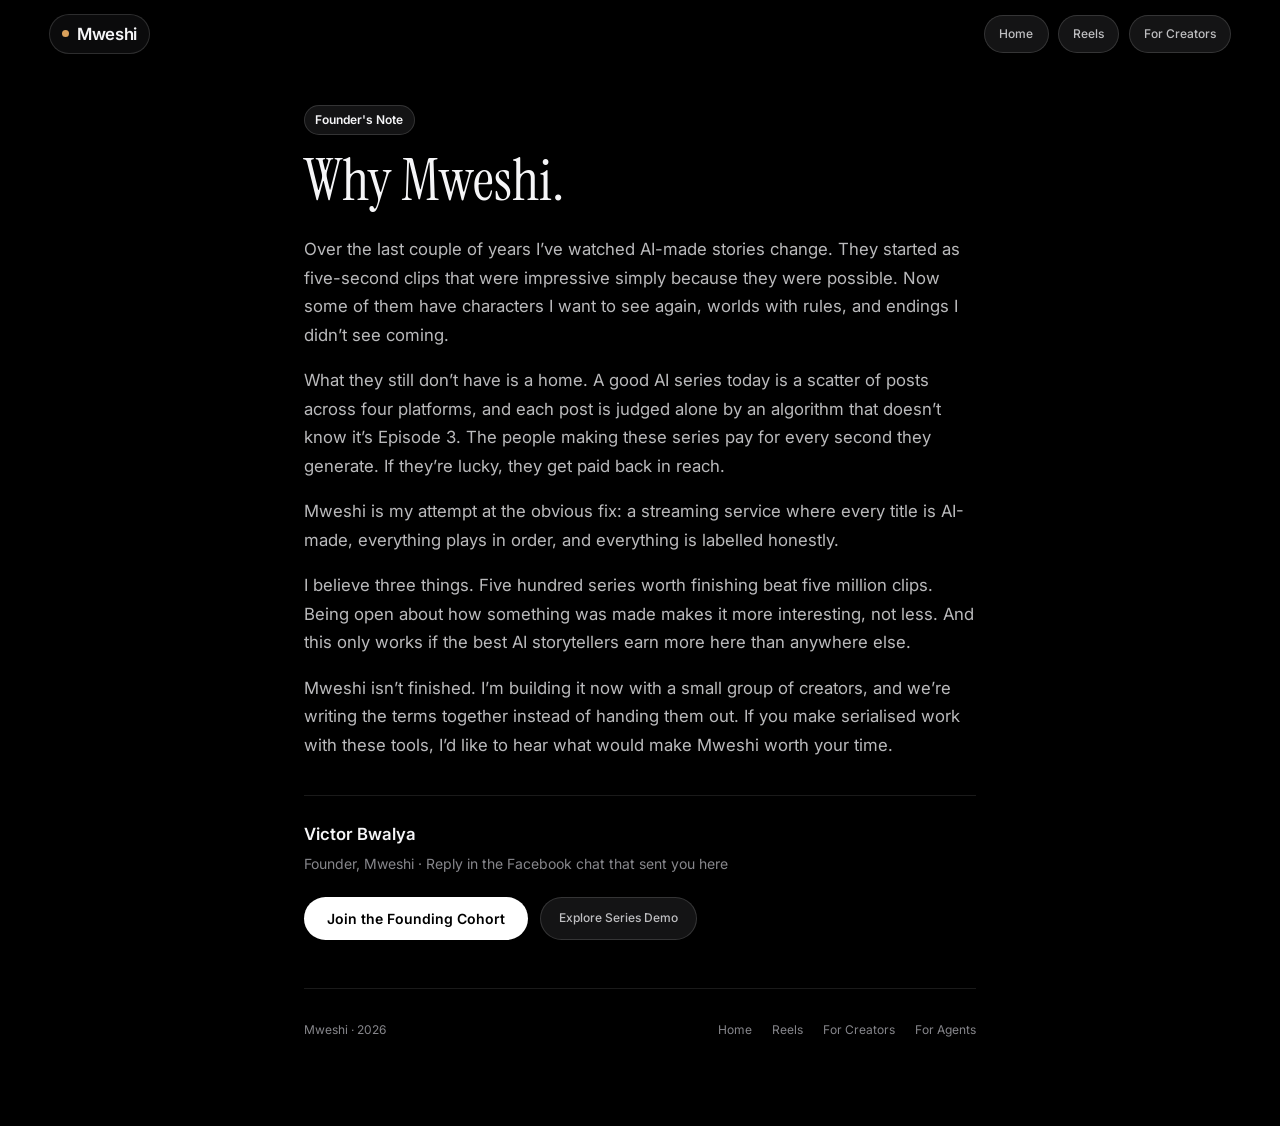
==== commit bffa107d: "Rebrand user-facing copy from Tesser to Mweshi. Leave the GitHub Pages path, storage keys, and inter" ====
--- a/letter/index.html
+++ b/letter/index.html
@@ -3,8 +3,8 @@
 <head>
   <meta charset="utf-8">
   <meta name="viewport" content="width=device-width, initial-scale=1">
-  <title>A letter from the founder · Tesser</title>
-  <meta name="description" content="Why Tesser exists, and what it believes about serialized AI storytelling.">
+  <title>A letter from the founder · Mweshi</title>
+  <meta name="description" content="Why Mweshi exists, and what it believes about serialized AI storytelling.">
   <meta name="theme-color" content="#000000">
   <link rel="icon" href="../favicon.svg" type="image/svg+xml">
   <link rel="preconnect" href="https://fonts.googleapis.com">
@@ -17,7 +17,7 @@
   <header class="top-chrome">
     <a class="brand-lockup" href="../#/">
       <span class="brand-dot" aria-hidden="true"></span>
-      <span>Tesser</span>
+      <span>Mweshi</span>
     </a>
     <div class="top-actions">
       <a class="glass-chip" href="../#/">Home</a>
@@ -29,22 +29,22 @@
   <main id="main" class="page-shell" style="max-width:42rem;padding-top:6.5rem;">
     <article style="line-height:1.7;color:var(--ink-secondary);font-size:1.05rem;">
       <span class="hero-eyebrow-pill" style="margin-bottom:1rem;">Founder's Note</span>
-      <h1 style="font-family:var(--font-serif);font-weight:400;font-size:clamp(2.5rem,5vw,3.6rem);line-height:1.05;color:var(--ink);margin:0 0 1.5rem;">Why Tesser.</h1>
+      <h1 style="font-family:var(--font-serif);font-weight:400;font-size:clamp(2.5rem,5vw,3.6rem);line-height:1.05;color:var(--ink);margin:0 0 1.5rem;">Why Mweshi.</h1>
 
       <p>Over the last couple of years I&rsquo;ve watched AI-made stories change. They started as five-second clips that were impressive simply because they were possible. Now some of them have characters I want to see again, worlds with rules, and endings I didn&rsquo;t see coming.</p>
 
       <p>What they still don&rsquo;t have is a home. A good AI series today is a scatter of posts across four platforms, and each post is judged alone by an algorithm that doesn&rsquo;t know it&rsquo;s Episode&nbsp;3. The people making these series pay for every second they generate. If they&rsquo;re lucky, they get paid back in reach.</p>
 
-      <p>Tesser is my attempt at the obvious fix: a streaming service where every title is AI-made, everything plays in order, and everything is labelled honestly.</p>
+      <p>Mweshi is my attempt at the obvious fix: a streaming service where every title is AI-made, everything plays in order, and everything is labelled honestly.</p>
 
       <p>I believe three things. Five hundred series worth finishing beat five million clips. Being open about how something was made makes it more interesting, not less. And this only works if the best AI storytellers earn more here than anywhere else.</p>
 
-      <p>Tesser isn&rsquo;t finished. I&rsquo;m building it now with a small group of creators, and we&rsquo;re writing the terms together instead of handing them out. If you make serialised work with these tools, I&rsquo;d like to hear what would make Tesser worth your time.</p>
+      <p>Mweshi isn&rsquo;t finished. I&rsquo;m building it now with a small group of creators, and we&rsquo;re writing the terms together instead of handing them out. If you make serialised work with these tools, I&rsquo;d like to hear what would make Mweshi worth your time.</p>
 
       <div style="margin-top:2.25rem;padding-top:1.5rem;border-top:0.5px solid var(--hairline);">
         <p style="margin:0;color:var(--ink);font-weight:var(--w-semibold);">Victor Bwalya</p>
         <p style="margin:0.2rem 0 1.35rem;font-size:var(--text-sm);color:var(--ink-muted);">
-          Founder, Tesser &middot; Reply in the Facebook chat that sent you here
+          Founder, Mweshi &middot; Reply in the Facebook chat that sent you here
         </p>
         <div style="display:flex;gap:0.75rem;flex-wrap:wrap;">
           <a class="btn-play-white" style="height:2.65rem;font-size:var(--text-sm);" href="../#/creators">Join the Founding Cohort</a>
@@ -55,7 +55,7 @@
   </main>
 
   <footer class="app-footer" style="max-width:42rem;">
-    <div>Tesser &middot; 2026</div>
+    <div>Mweshi &middot; 2026</div>
     <div class="app-footer-links">
       <a href="../#/">Home</a>
       <a href="../#/reels">Reels</a>
--- a/assets/css/tokens.css
+++ b/assets/css/tokens.css
@@ -1,4 +1,4 @@
-/* Tesser — Apple TV × Jony Ive Optical Design Tokens
+/* Mweshi — Apple TV × Jony Ive Optical Design Tokens
    Discipline:
    - Pure OLED black canvas (#000000); color comes solely from the cinema artwork.
    - Calibrated translucent dark glass for floating chrome only (dock, back/close controls).
--- a/assets/css/app.css
+++ b/assets/css/app.css
@@ -1,4 +1,4 @@
-/* Tesser — Apple TV × Netflix Reels Application Styles
+/* Mweshi — Apple TV × Netflix Reels Application Styles
    Depends on tokens.css. Built with strict anti-AI-slop discipline. */
 
 *, *::before, *::after { box-sizing: border-box; }
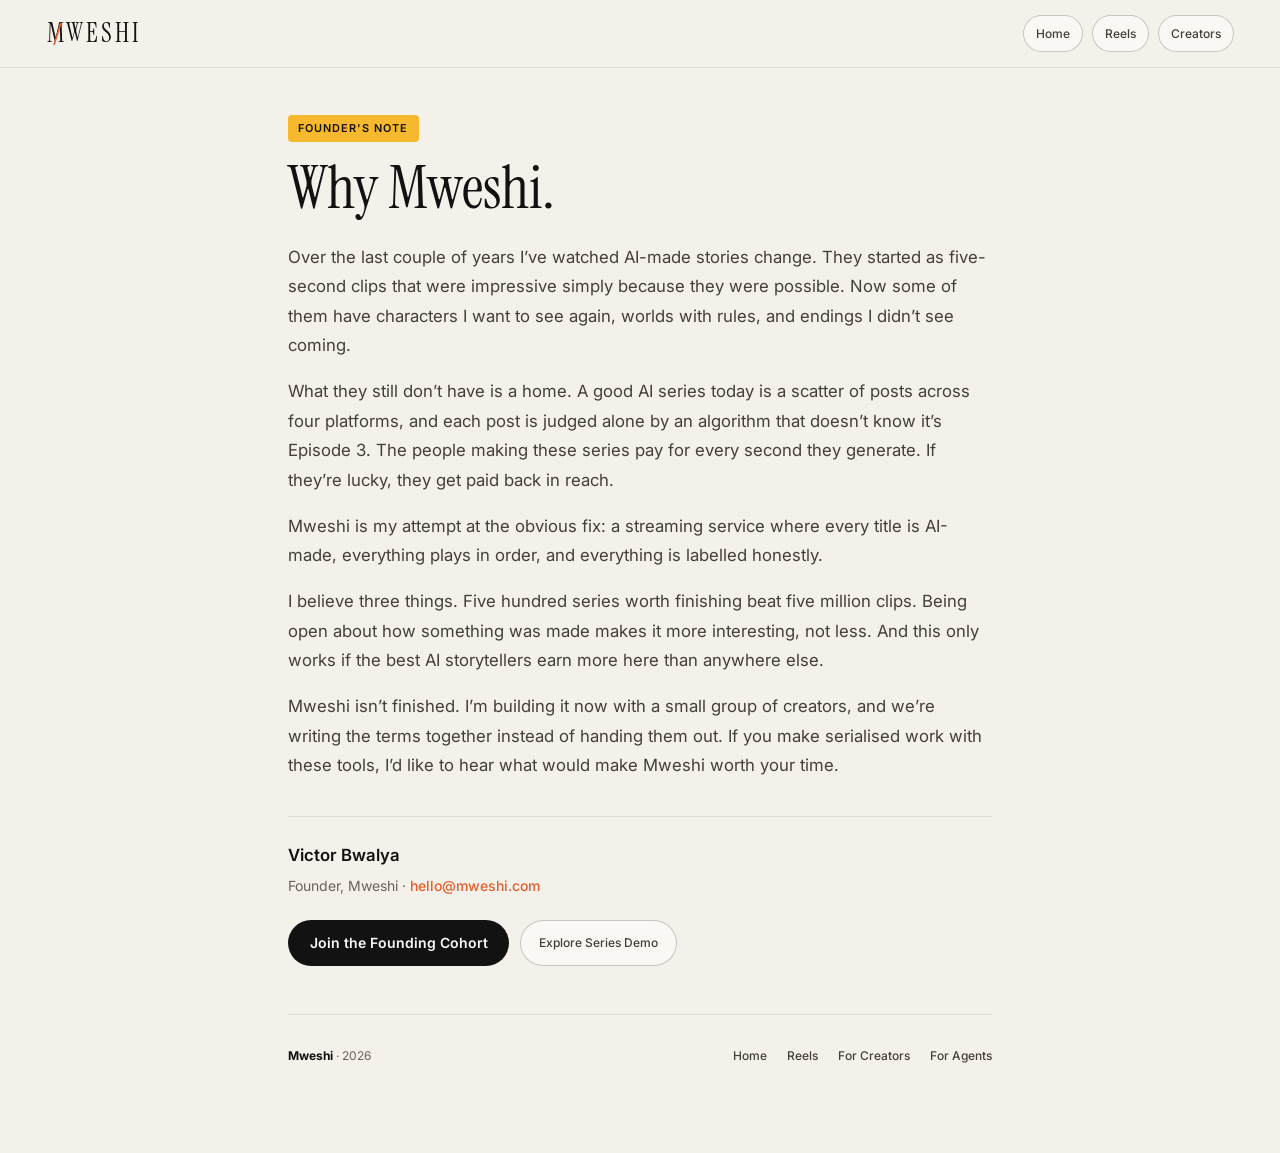
==== commit e06ed29f: "Redesign Mweshi: Daylight Gallery + Petrol theme, Aperture Serif mark, UX & mobile fixes" ====
--- a/letter/index.html
+++ b/letter/index.html
@@ -1,35 +1,53 @@
 <!doctype html>
-<html lang="en">
+<html lang="en" data-theme="daylight">
 <head>
   <meta charset="utf-8">
   <meta name="viewport" content="width=device-width, initial-scale=1">
   <title>A letter from the founder · Mweshi</title>
   <meta name="description" content="Why Mweshi exists, and what it believes about serialized AI storytelling.">
-  <meta name="theme-color" content="#000000">
+  <meta name="theme-color" content="#F4F1EA" id="theme-color-meta">
   <link rel="icon" href="../favicon.svg" type="image/svg+xml">
   <link rel="preconnect" href="https://fonts.googleapis.com">
   <link rel="preconnect" href="https://fonts.gstatic.com" crossorigin>
   <link rel="stylesheet" href="https://fonts.googleapis.com/css2?family=Instrument+Serif:ital@0;1&family=Inter:wght@400;500;600&display=swap">
+  <script>
+    (function () {
+      try {
+        var raw = localStorage.getItem("tesser.state.v2");
+        var parsed = raw ? JSON.parse(raw) : null;
+        var theme = parsed && parsed.theme === "petrol" ? "petrol" : "daylight";
+        document.documentElement.setAttribute("data-theme", theme);
+        var meta = document.getElementById("theme-color-meta");
+        if (meta) meta.setAttribute("content", theme === "petrol" ? "#0B171A" : "#F4F1EA");
+      } catch (_) {}
+    })();
+  </script>
   <link rel="stylesheet" href="../assets/css/tokens.css">
   <link rel="stylesheet" href="../assets/css/app.css">
 </head>
 <body>
   <header class="top-chrome">
-    <a class="brand-lockup" href="../#/">
-      <span class="brand-dot" aria-hidden="true"></span>
-      <span>Mweshi</span>
+    <a class="brand-lockup" href="../#/" aria-label="Mweshi Home">
+      <svg class="brand-wordmark-svg" viewBox="0 0 150 46" fill="none" xmlns="http://www.w3.org/2000/svg" role="img" aria-label="MWESHI">
+        <text x="1" y="36" fill="currentColor" font-family="'Instrument Serif', 'Iowan Old Style', Georgia, serif" font-size="40" font-weight="400" letter-spacing="4.2">MWESHI</text>
+        <line x1="12" y1="41" x2="23" y2="7" stroke="var(--accent)" stroke-width="2.4" stroke-linecap="butt"/>
+      </svg>
     </a>
-    <div class="top-actions">
-      <a class="glass-chip" href="../#/">Home</a>
-      <a class="glass-chip" href="../#/reels">Reels</a>
-      <a class="glass-chip" href="../#/creators">For Creators</a>
-    </div>
+    <nav class="top-actions" aria-label="Letter navigation">
+      <a class="glass-chip" href="../#/" style="padding:0 0.75rem;">Home</a>
+      <a class="glass-chip letter-nav-reels" href="../#/reels" style="padding:0 0.75rem;">Reels</a>
+      <a class="glass-chip" href="../#/creators" style="padding:0 0.75rem;">Creators</a>
+    </nav>
+    <style>
+      .letter-nav-reels { display: none; }
+      @media (min-width: 36rem) { .letter-nav-reels { display: inline-flex; } }
+    </style>
   </header>
 
-  <main id="main" class="page-shell" style="max-width:42rem;padding-top:6.5rem;">
-    <article style="line-height:1.7;color:var(--ink-secondary);font-size:1.05rem;">
+  <main id="main" class="page-shell" style="max-width:44rem;padding-top:calc(var(--header-h) + 2.75rem);">
+    <article style="line-height:1.75;color:var(--ink-secondary);font-size:1.05rem;">
       <span class="hero-eyebrow-pill" style="margin-bottom:1rem;">Founder's Note</span>
-      <h1 style="font-family:var(--font-serif);font-weight:400;font-size:clamp(2.5rem,5vw,3.6rem);line-height:1.05;color:var(--ink);margin:0 0 1.5rem;">Why Mweshi.</h1>
+      <h1 style="font-family:var(--font-serif);font-weight:400;font-size:clamp(2.6rem,5.2vw,3.75rem);line-height:1.02;color:var(--ink);margin:0 0 1.5rem;">Why Mweshi.</h1>
 
       <p>Over the last couple of years I&rsquo;ve watched AI-made stories change. They started as five-second clips that were impressive simply because they were possible. Now some of them have characters I want to see again, worlds with rules, and endings I didn&rsquo;t see coming.</p>
 
@@ -41,26 +59,28 @@
 
       <p>Mweshi isn&rsquo;t finished. I&rsquo;m building it now with a small group of creators, and we&rsquo;re writing the terms together instead of handing them out. If you make serialised work with these tools, I&rsquo;d like to hear what would make Mweshi worth your time.</p>
 
-      <div style="margin-top:2.25rem;padding-top:1.5rem;border-top:0.5px solid var(--hairline);">
+      <div style="margin-top:2.25rem;padding-top:1.5rem;border-top:1px solid var(--hairline);">
         <p style="margin:0;color:var(--ink);font-weight:var(--w-semibold);">Victor Bwalya</p>
         <p style="margin:0.2rem 0 1.35rem;font-size:var(--text-sm);color:var(--ink-muted);">
-          Founder, Mweshi &middot; Reply in the Facebook chat that sent you here
+          Founder, Mweshi &middot; <a href="mailto:hello@mweshi.com" style="color:var(--accent);font-weight:500;">hello@mweshi.com</a>
         </p>
-        <div style="display:flex;gap:0.75rem;flex-wrap:wrap;">
-          <a class="btn-play-white" style="height:2.65rem;font-size:var(--text-sm);" href="../#/creators">Join the Founding Cohort</a>
-          <a class="glass-chip" style="height:2.65rem;padding:0 1.1rem;" href="../#/series/tears-of-steel">Explore Series Demo</a>
+        <div style="display:flex;gap:0.65rem;flex-wrap:wrap;">
+          <a class="btn-primary" href="../#/creators">Join the Founding Cohort</a>
+          <a class="glass-chip" style="height:2.85rem;padding:0 1.15rem;" href="../#/series/tears-of-steel">Explore Series Demo</a>
         </div>
       </div>
     </article>
   </main>
 
-  <footer class="app-footer" style="max-width:42rem;">
-    <div>Mweshi &middot; 2026</div>
-    <div class="app-footer-links">
-      <a href="../#/">Home</a>
-      <a href="../#/reels">Reels</a>
-      <a href="../#/creators">For Creators</a>
-      <a href="../soul.md">For Agents</a>
+  <footer class="app-footer" style="max-width:44rem;">
+    <div class="app-footer-top">
+      <div><strong style="color:var(--ink);">Mweshi</strong> &middot; 2026</div>
+      <div class="app-footer-links">
+        <a href="../#/">Home</a>
+        <a href="../#/reels">Reels</a>
+        <a href="../#/creators">For Creators</a>
+        <a href="../soul.md">For Agents</a>
+      </div>
     </div>
   </footer>
 </body>
--- a/assets/css/tokens.css
+++ b/assets/css/tokens.css
@@ -1,74 +1,152 @@
-/* Mweshi — Apple TV × Jony Ive Optical Design Tokens
-   Discipline:
-   - Pure OLED black canvas (#000000); color comes solely from the cinema artwork.
-   - Calibrated translucent dark glass for floating chrome only (dock, back/close controls).
-   - Strict 4-step type scale, 3 weights (400, 500, 600), tabular numerals on all runtimes.
-   - Zero purple/neon AI gradients, zero glow, zero hover-scale bounce. */
+/* Mweshi — Daylight Film Gallery (Theme B) & Midnight Petrol Darkroom (Theme C)
+   Optical Design Tokens:
+   - Default (Daylight Film Gallery): Warm archival stone-linen paper (#F4F1EA),
+     matte charcoal ink (#121212), Burnt Tangerine (#E85D26) + Kodak Saffron (#F5B82E)
+     accents. Breaks away from generic OLED-black templates while letting cinema
+     artwork pop like framed exhibition prints.
+   - Optional Darkroom ([data-theme="petrol"]): Deep velvety Midnight Petrol (#0B171A),
+     sunlit ivory (#F0ECE1), and Burnished Copper (#E0863B) accents.
+   - Video Playback & Reels Stage: Always enter calibrated theater darkroom (#090D10).
+   - Typography: Instrument Serif display + SF Pro / Inter UI, 3 weights, tabular numerals. */
 
-:root {
-  /* Surfaces */
-  --bg: #000000;
-  --bg-elevated: #0d0d0f;
-  --surface-1: #161618;
-  --surface-2: #1f1f22;
-  --surface-3: #2c2c30;
+:root,
+[data-theme="daylight"] {
+  color-scheme: light;
 
-  /* Translucent Liquid Glass (Apple TV / iOS floating chrome) */
-  --glass-bg: rgba(28, 28, 30, 0.72);
-  --glass-bg-strong: rgba(20, 20, 22, 0.86);
-  --glass-pill: rgba(255, 255, 255, 0.14);
-  --glass-pill-hover: rgba(255, 255, 255, 0.22);
-  --glass-border: rgba(255, 255, 255, 0.14);
-  --glass-border-strong: rgba(255, 255, 255, 0.24);
-  --glass-blur: blur(28px) saturate(150%);
+  /* Surfaces — Warm Archival Stone Gallery */
+  --bg: #f4f1ea;
+  --bg-elevated: #ece7dc;
+  --surface-1: #faf8f4;
+  --surface-2: #efeae0;
+  --surface-3: #e3dcd0;
+
+  /* Floating Translucent Chrome (Light Frosted Glass) */
+  --glass-bg: rgba(250, 248, 244, 0.84);
+  --glass-bg-strong: rgba(250, 248, 244, 0.94);
+  --glass-pill: rgba(18, 18, 18, 0.06);
+  --glass-pill-hover: rgba(18, 18, 18, 0.11);
+  --glass-border: rgba(18, 18, 18, 0.11);
+  --glass-border-strong: rgba(18, 18, 18, 0.2);
+  --glass-blur: blur(22px) saturate(140%);
+  --shadow-soft: 0 8px 28px rgba(18, 16, 12, 0.08);
+  --shadow-float: 0 14px 36px rgba(18, 16, 12, 0.14);
+
+  /* Header Bar Backdrop */
+  --header-bg: rgba(244, 241, 234, 0.88);
+  --header-border: rgba(18, 18, 18, 0.1);
 
   /* Ink & Hierarchy */
-  --ink: #f5f5f7;
-  --ink-secondary: rgba(245, 245, 247, 0.76);
-  --ink-muted: #86868b;
-  --ink-faint: rgba(235, 235, 245, 0.36);
+  --ink: #121212;
+  --ink-secondary: #433f39;
+  --ink-muted: #69635a;
+  --ink-faint: rgba(18, 18, 18, 0.36);
 
   /* Dividers */
-  --hairline: rgba(255, 255, 255, 0.1);
-  --hairline-strong: rgba(255, 255, 255, 0.2);
+  --hairline: rgba(18, 18, 18, 0.11);
+  --hairline-strong: rgba(18, 18, 18, 0.22);
 
-  /* Functional Accents (Tactile White CTA + Subtle Provenance Gold) */
-  --cta-bg: #ffffff;
-  --cta-ink: #000000;
-  --cta-hover: #e5e5ea;
-  --provenance: #d9a05b;
-  --active-blue: #0a84ff; /* Apple TV subtle system indicator when needed */
+  /* Functional Brand Accents (Burnt Tangerine + Kodak Saffron) */
+  --accent: #e85d26;
+  --accent-hover: #cf4e1c;
+  --accent-ink: #ffffff;
+  --accent-soft: rgba(232, 93, 38, 0.11);
+  --saffron: #f5b82e;
+  --saffron-ink: #14110f;
+  --provenance: #c4581f;
+  --provenance-border: rgba(232, 93, 38, 0.45);
 
-  /* Typography — Native Apple SF Pro on Apple devices, Inter/Geist elsewhere */
-  --font-sans: -apple-system, BlinkMacSystemFont, "SF Pro Display", "SF Pro Text", "Inter", "Geist", system-ui, "Segoe UI", sans-serif;
-  --font-serif: "Instrument Serif", "Iowan Old Style", Georgia, serif;
+  /* Primary Buttons on Canvas */
+  --cta-bg: #121212;
+  --cta-ink: #faf8f4;
+  --cta-hover: #2a2825;
 
-  /* Strict 4-step optical type scale */
-  --text-xs: 0.75rem;    /* 12px: technical badges [4K] [C2PA] [CC], metadata labels */
-  --text-sm: 0.875rem;   /* 14px: episode subtitles, dock labels, ledger rows */
-  --text-base: 1.0rem;   /* 16px: synopses, primary buttons, body copy */
-  --text-lg: clamp(1.15rem, 1.4vw, 1.375rem); /* 18-22px: rail headings ("Continue Watching >") */
-  --text-hero: clamp(2.25rem, 5vw, 4.25rem);  /* Show title lockups */
+  /* Primary Buttons Over Dark Cinema Art / Video */
+  --cinema-cta-bg: #ffffff;
+  --cinema-cta-ink: #121212;
+  --cinema-cta-hover: #f2ede3;
 
-  /* Weights (No 800/900 screaming weights) */
+  /* Always-Dark Cinema Chrome (Hero overlay, Reels, Video Player) */
+  --cinema-bg: #0a0f12;
+  --cinema-glass: rgba(16, 20, 24, 0.74);
+  --cinema-glass-hover: rgba(28, 34, 40, 0.88);
+  --cinema-border: rgba(255, 255, 255, 0.2);
+
+  /* Typography */
+  --font-sans: -apple-system, BlinkMacSystemFont, "SF Pro Display", "SF Pro Text", "Inter", system-ui, "Segoe UI", sans-serif;
+  --font-serif: "Instrument Serif", "Iowan Old Style", "Palatino Linotype", Georgia, serif;
+
+  /* Strict Optical Type Scale */
+  --text-xs: 0.75rem;
+  --text-sm: 0.875rem;
+  --text-base: 1.0rem;
+  --text-lg: clamp(1.125rem, 1.35vw, 1.35rem);
+  --text-hero: clamp(2.35rem, 4.8vw, 4.35rem);
+
+  /* Weights */
   --w-regular: 400;
   --w-medium: 500;
   --w-semibold: 600;
 
   /* Concentric Radii */
-  --r-xs: 4px;     /* Technical spec badges [4K] [CC] */
-  --r-sm: 10px;    /* Inner thumbnails */
-  --r-card: 14px;  /* Apple TV 16:9 and 2:3 cards */
-  --r-sheet: 22px; /* Modal sheets & floating dock */
+  --r-xs: 4px;
+  --r-sm: 10px;
+  --r-card: 14px;
+  --r-hero: 18px;
+  --r-sheet: 22px;
   --r-pill: 9999px;
 
   /* Spacing & Layout */
-  --gutter: clamp(1.125rem, 3.8vw, 3.25rem);
-  --max-w: 90rem;
-  --dock-offset: 5.5rem;
+  --gutter: clamp(1.125rem, 3.6vw, 3.25rem);
+  --max-w: 88rem;
+  --header-h: 4.25rem;
+  --dock-offset: 5.75rem;
 
   /* Calm, Physical Motion */
   --dur-fast: 160ms;
-  --dur-med: 260ms;
+  --dur-med: 280ms;
   --ease-out: cubic-bezier(0.22, 1, 0.36, 1);
 }
+
+/* Theme C — Midnight Petrol & Burnished Copper Darkroom */
+[data-theme="petrol"] {
+  color-scheme: dark;
+
+  --bg: #0b171a;
+  --bg-elevated: #0f1f24;
+  --surface-1: #122429;
+  --surface-2: #193036;
+  --surface-3: #223f47;
+
+  --glass-bg: rgba(15, 31, 36, 0.82);
+  --glass-bg-strong: rgba(12, 25, 29, 0.94);
+  --glass-pill: rgba(240, 236, 225, 0.1);
+  --glass-pill-hover: rgba(240, 236, 225, 0.17);
+  --glass-border: rgba(240, 236, 225, 0.13);
+  --glass-border-strong: rgba(240, 236, 225, 0.24);
+  --shadow-soft: 0 10px 30px rgba(0, 0, 0, 0.35);
+  --shadow-float: 0 16px 40px rgba(0, 0, 0, 0.58);
+
+  --header-bg: rgba(11, 23, 26, 0.88);
+  --header-border: rgba(240, 236, 225, 0.11);
+
+  --ink: #f0ece1;
+  --ink-secondary: rgba(240, 236, 225, 0.78);
+  --ink-muted: #8ea3a7;
+  --ink-faint: rgba(240, 236, 225, 0.36);
+
+  --hairline: rgba(240, 236, 225, 0.11);
+  --hairline-strong: rgba(240, 236, 225, 0.22);
+
+  --accent: #e0863b;
+  --accent-hover: #eb964e;
+  --accent-ink: #0b171a;
+  --accent-soft: rgba(224, 134, 59, 0.15);
+  --saffron: #f5b82e;
+  --saffron-ink: #14110f;
+  --provenance: #e59a55;
+  --provenance-border: rgba(224, 134, 59, 0.52);
+
+  --cta-bg: #f0ece1;
+  --cta-ink: #0b171a;
+  --cta-hover: #ffffff;
+}
--- a/assets/css/app.css
+++ b/assets/css/app.css
@@ -1,11 +1,10 @@
-/* Mweshi — Apple TV × Netflix Reels Application Styles
-   Depends on tokens.css. Built with strict anti-AI-slop discipline. */
+/* Mweshi — Daylight Film Gallery & Midnight Petrol Application Styles
+   Depends on tokens.css. Built for calm cinema legibility across desktop & mobile. */
 
 *, *::before, *::after { box-sizing: border-box; }
 [hidden] { display: none !important; }
 
 html {
-  color-scheme: dark;
   background: var(--bg);
   color: var(--ink);
   font-family: var(--font-sans);
@@ -20,9 +19,16 @@
   background: var(--bg);
   color: var(--ink);
   font-size: var(--text-base);
-  line-height: 1.45;
+  line-height: 1.48;
   overflow-x: hidden;
   padding-bottom: calc(var(--dock-offset) + env(safe-area-inset-bottom, 0px));
+  transition: background-color var(--dur-med) var(--ease-out), color var(--dur-med) var(--ease-out);
+}
+
+body.route-reels {
+  background: var(--cinema-bg);
+  color: #f5f2ea;
+  padding-bottom: 0;
 }
 
 img, video, svg { display: block; max-width: 100%; }
@@ -33,7 +39,7 @@
 .tabular { font-variant-numeric: tabular-nums; }
 
 :focus-visible {
-  outline: 2px solid var(--ink);
+  outline: 2px solid var(--accent);
   outline-offset: 3px;
 }
 
@@ -43,123 +49,181 @@
 }
 
 /* ==========================================================================
-   1. Navigation Chrome: Desktop Top Glass Bar + Mobile Floating Bottom Dock
+   1. Open Architectural Top Navigation + Mobile Floating Bottom Dock
    ========================================================================== */
 
 .top-chrome {
   position: fixed;
   top: 0; left: 0; right: 0;
   z-index: 90;
+  height: var(--header-h);
   display: flex;
   align-items: center;
   justify-content: space-between;
-  padding: 0.9rem var(--gutter);
-  pointer-events: none;
-  background: linear-gradient(180deg, rgba(0, 0, 0, 0.68) 0%, rgba(0, 0, 0, 0) 100%);
-}
-
-.top-chrome > * { pointer-events: auto; }
-
+  gap: 1rem;
+  padding: 0 var(--gutter);
+  background: var(--header-bg);
+  backdrop-filter: var(--glass-blur);
+  -webkit-backdrop-filter: var(--glass-blur);
+  border-bottom: 1px solid var(--header-border);
+  transition: background-color var(--dur-med) var(--ease-out), border-color var(--dur-med) var(--ease-out);
+}
+
+/* Reels darkroom transparent top bar */
+body.route-reels .top-chrome {
+  background: linear-gradient(180deg, rgba(8, 12, 15, 0.84) 0%, rgba(8, 12, 15, 0) 100%);
+  backdrop-filter: none;
+  -webkit-backdrop-filter: none;
+  border-bottom-color: transparent;
+  color: #f5f2ea;
+}
+
+/* Bare standalone Aperture Serif wordmark — zero pill, zero cylinder, zero dot */
 .brand-lockup {
   display: inline-flex;
   align-items: center;
-  gap: 0.5rem;
-  font-weight: var(--w-semibold);
-  font-size: 1.05rem;
-  letter-spacing: -0.02em;
+  flex-shrink: 0;
+  padding: 0.25rem 0;
   color: var(--ink);
-  padding: 0.4rem 0.75rem;
-  border-radius: var(--r-pill);
-  background: rgba(20, 20, 22, 0.55);
-  backdrop-filter: var(--glass-blur);
-  -webkit-backdrop-filter: var(--glass-blur);
-  border: 0.5px solid var(--glass-border);
-  transition: background-color var(--dur-fast) var(--ease-out);
-}
-.brand-lockup:hover { background: rgba(38, 38, 42, 0.78); }
-.brand-dot {
-  width: 7px; height: 7px; border-radius: 50%;
-  background: var(--provenance);
-}
-
-.desktop-pills {
+  transition: opacity var(--dur-fast) var(--ease-out);
+}
+.brand-lockup:hover { opacity: 0.78; }
+body.route-reels .brand-lockup { color: #f5f2ea; }
+
+.brand-wordmark-svg {
+  height: 1.65rem;
+  width: auto;
+  display: block;
+}
+@media (min-width: 56rem) {
+  .brand-wordmark-svg { height: 1.9rem; }
+}
+
+.desktop-nav {
   display: none;
   align-items: center;
-  gap: 0.25rem;
-  padding: 0.28rem;
-  border-radius: var(--r-pill);
-  background: var(--glass-bg);
-  backdrop-filter: var(--glass-blur);
-  -webkit-backdrop-filter: var(--glass-blur);
-  border: 0.5px solid var(--glass-border);
-}
-
-.nav-pill {
-  padding: 0.45rem 1rem;
-  border-radius: var(--r-pill);
+  gap: 1.85rem;
+}
+
+.nav-link {
+  position: relative;
+  padding: 0.45rem 0;
   font-size: var(--text-sm);
   font-weight: var(--w-medium);
-  color: var(--ink-secondary);
-  transition: color var(--dur-fast) var(--ease-out), background-color var(--dur-fast) var(--ease-out);
-}
-.nav-pill:hover { color: var(--ink); }
-.nav-pill[aria-current="page"] {
-  background: rgba(255, 255, 255, 0.16);
+  color: var(--ink-muted);
+  white-space: nowrap;
+  transition: color var(--dur-fast) var(--ease-out);
+}
+.nav-link:hover { color: var(--ink); }
+.nav-link[aria-current="page"] {
   color: var(--ink);
   font-weight: var(--w-semibold);
 }
+.nav-link[aria-current="page"]::after {
+  content: "";
+  position: absolute;
+  left: 0; right: 0; bottom: -2px;
+  height: 2px;
+  border-radius: 2px;
+  background: var(--accent);
+}
+
+body.route-reels .nav-link { color: rgba(245, 242, 234, 0.68); }
+body.route-reels .nav-link:hover,
+body.route-reels .nav-link[aria-current="page"] { color: #ffffff; }
 
 .top-actions {
   display: flex;
   align-items: center;
   gap: 0.55rem;
-}
+  flex-shrink: 0;
+}
+
+.icon-btn {
+  display: inline-grid;
+  place-items: center;
+  flex-shrink: 0;
+  width: 2.4rem;
+  height: 2.4rem;
+  border-radius: 50%;
+  color: var(--ink);
+  background: transparent;
+  border: 1px solid var(--hairline-strong);
+  transition: background-color var(--dur-fast) var(--ease-out), border-color var(--dur-fast) var(--ease-out);
+}
+.icon-btn:hover { background: var(--glass-pill); border-color: var(--ink-faint); }
+.icon-btn svg { width: 1.05rem; height: 1.05rem; }
+
+/* Hide desktop search icon on mobile since mobile has the thumb-friendly dock search button */
+.icon-btn.desktop-search-btn { display: none; }
+
+body.route-reels .icon-btn {
+  color: #f5f2ea;
+  background: rgba(14, 18, 22, 0.56);
+  border-color: rgba(255, 255, 255, 0.22);
+}
+body.route-reels .icon-btn:hover { background: rgba(30, 38, 44, 0.8); }
 
 .glass-chip {
   display: inline-flex;
   align-items: center;
-  gap: 0.45rem;
-  height: 2.35rem;
-  padding: 0 0.9rem;
+  justify-content: center;
+  gap: 0.42rem;
+  height: 2.3rem;
+  padding: 0 0.95rem;
   border-radius: var(--r-pill);
   font-size: var(--text-xs);
   font-weight: var(--w-medium);
+  white-space: nowrap;
+  flex-shrink: 0;
   color: var(--ink-secondary);
-  background: var(--glass-bg);
+  background: var(--surface-1);
+  border: 1px solid var(--hairline-strong);
+  transition: background-color var(--dur-fast) var(--ease-out), color var(--dur-fast) var(--ease-out), border-color var(--dur-fast) var(--ease-out);
+}
+.glass-chip:hover { background: var(--surface-2); color: var(--ink); border-color: var(--ink-faint); }
+
+.glass-chip--cinema {
+  color: rgba(255, 255, 255, 0.9);
+  background: var(--cinema-glass);
   backdrop-filter: var(--glass-blur);
   -webkit-backdrop-filter: var(--glass-blur);
-  border: 0.5px solid var(--glass-border);
-  transition: background-color var(--dur-fast) var(--ease-out), color var(--dur-fast) var(--ease-out);
-}
-.glass-chip:hover { background: rgba(44, 44, 48, 0.85); color: var(--ink); }
+  border: 1px solid var(--cinema-border);
+}
+.glass-chip--cinema:hover { background: var(--cinema-glass-hover); color: #ffffff; border-color: rgba(255, 255, 255, 0.36); }
 
 .glass-icon-btn {
   display: inline-grid;
   place-items: center;
+  flex-shrink: 0;
   width: 2.65rem;
   height: 2.65rem;
   border-radius: 50%;
-  background: var(--glass-bg);
+  background: var(--cinema-glass);
   backdrop-filter: var(--glass-blur);
   -webkit-backdrop-filter: var(--glass-blur);
-  border: 0.5px solid var(--glass-border-strong);
-  color: var(--ink);
+  border: 1px solid var(--cinema-border);
+  color: #ffffff;
   transition: background-color var(--dur-fast) var(--ease-out), border-color var(--dur-fast) var(--ease-out);
 }
-.glass-icon-btn:hover { background: rgba(52, 52, 56, 0.88); }
+.glass-icon-btn:hover { background: var(--cinema-glass-hover); border-color: rgba(255, 255, 255, 0.36); }
+.glass-icon-btn[aria-pressed="true"] {
+  background: rgba(255, 255, 255, 0.24);
+  border-color: rgba(255, 255, 255, 0.48);
+}
 .glass-icon-btn svg { width: 1.15rem; height: 1.15rem; }
 
-/* Apple TV Floating Liquid-Glass Bottom Dock (Mobile & Tablet, Screenshots #2-#5) */
+/* Mobile Floating Bottom Dock + Detached Search Circle */
 .bottom-dock-wrap {
   position: fixed;
   left: 0; right: 0;
-  bottom: calc(0.85rem + env(safe-area-inset-bottom, 0px));
+  bottom: calc(0.8rem + env(safe-area-inset-bottom, 0px));
   z-index: 95;
   display: flex;
   align-items: center;
   justify-content: center;
-  gap: 0.65rem;
-  padding: 0 1rem;
+  gap: 0.6rem;
+  padding: 0 0.9rem;
   pointer-events: none;
 }
 
@@ -170,13 +234,20 @@
   justify-content: space-around;
   flex: 1;
   max-width: 22rem;
-  padding: 0.35rem 0.45rem;
+  padding: 0.32rem 0.4rem;
   border-radius: var(--r-pill);
   background: var(--glass-bg-strong);
   backdrop-filter: var(--glass-blur);
   -webkit-backdrop-filter: var(--glass-blur);
-  border: 0.5px solid var(--glass-border-strong);
-  box-shadow: 0 12px 32px rgba(0, 0, 0, 0.65);
+  border: 1px solid var(--glass-border-strong);
+  box-shadow: var(--shadow-float);
+}
+
+body.route-reels .bottom-dock,
+body.route-reels .dock-search-btn {
+  background: rgba(14, 18, 22, 0.88);
+  border-color: rgba(255, 255, 255, 0.18);
+  color: #f5f2ea;
 }
 
 .dock-tab {
@@ -185,56 +256,78 @@
   flex-direction: column;
   align-items: center;
   justify-content: center;
-  gap: 0.18rem;
-  padding: 0.38rem 0.4rem;
+  gap: 0.16rem;
+  padding: 0.36rem 0.3rem;
   border-radius: var(--r-pill);
   color: var(--ink-muted);
-  font-size: 0.68rem;
+  font-size: 0.67rem;
   font-weight: var(--w-medium);
   transition: color var(--dur-fast) var(--ease-out), background-color var(--dur-fast) var(--ease-out);
 }
-.dock-tab svg { width: 1.22rem; height: 1.22rem; }
+.dock-tab svg { width: 1.18rem; height: 1.18rem; }
 .dock-tab[aria-current="page"] {
-  color: var(--active-blue);
-  background: rgba(255, 255, 255, 0.08);
+  color: var(--accent);
+  background: var(--accent-soft);
+  font-weight: var(--w-semibold);
+}
+body.route-reels .dock-tab { color: rgba(245, 242, 234, 0.62); }
+body.route-reels .dock-tab[aria-current="page"] {
+  color: #f5b82e;
+  background: rgba(245, 184, 46, 0.14);
 }
 
 .dock-search-btn {
   pointer-events: auto;
-  width: 3.25rem;
-  height: 3.25rem;
+  flex-shrink: 0;
+  width: 3.15rem;
+  height: 3.15rem;
   border-radius: 50%;
   display: grid;
   place-items: center;
   background: var(--glass-bg-strong);
   backdrop-filter: var(--glass-blur);
   -webkit-backdrop-filter: var(--glass-blur);
-  border: 0.5px solid var(--glass-border-strong);
-  box-shadow: 0 12px 32px rgba(0, 0, 0, 0.65);
+  border: 1px solid var(--glass-border-strong);
+  box-shadow: var(--shadow-float);
   color: var(--ink);
 }
-.dock-search-btn[aria-current="page"] { color: var(--active-blue); }
-.dock-search-btn svg { width: 1.25rem; height: 1.25rem; }
+.dock-search-btn[aria-current="page"] { color: var(--accent); border-color: var(--accent); }
+.dock-search-btn svg { width: 1.2rem; height: 1.2rem; }
 
 @media (min-width: 56rem) {
   body { padding-bottom: 3rem; }
-  .desktop-pills { display: inline-flex; }
+  .desktop-nav { display: flex; }
+  .icon-btn.desktop-search-btn { display: inline-grid; }
   .bottom-dock-wrap { display: none; }
 }
 
 /* ==========================================================================
-   2. Hero Showcase Stage (Screenshot #5 — Nocturne)
+   2. Asymmetric Editorial Hero Stage (Framed Gallery on Daylight / Full Depth on Petrol)
    ========================================================================== */
+
+.hero-outer {
+  width: min(100%, var(--max-w));
+  margin-inline: auto;
+  padding: calc(var(--header-h) + 0.9rem) var(--gutter) 0;
+}
 
 .hero-stage {
   position: relative;
   width: 100%;
-  min-height: clamp(33rem, 74vh, 48rem);
+  min-height: clamp(23.5rem, 54dvh, 30rem);
+  border-radius: var(--r-hero);
   display: flex;
   align-items: flex-end;
-  justify-content: center;
+  justify-content: space-between;
   overflow: hidden;
-  background: #050507;
+  background: #0b1014;
+  box-shadow: var(--shadow-soft);
+}
+
+@media (min-width: 56rem) {
+  .hero-stage {
+    min-height: clamp(28.5rem, 62vh, 38rem);
+  }
 }
 
 .hero-backdrop {
@@ -244,191 +337,269 @@
   height: 100%;
   object-fit: cover;
   object-position: center 22%;
-  opacity: 0.92;
-  transition: opacity 420ms var(--ease-out);
-}
-
-/* Pure optical cinema vignette — strictly neutral black for legibility */
+  opacity: 0.94;
+  transition: opacity 380ms var(--ease-out);
+}
+.hero-backdrop.is-fading { opacity: 0.25; }
+
+/* Asymmetric directional cinema scrim — preserves subject clarity on the right */
 .hero-scrim {
   position: absolute;
   inset: 0;
   background:
-    radial-gradient(90% 65% at 50% 30%, rgba(0, 0, 0, 0) 0%, rgba(0, 0, 0, 0.36) 100%),
     linear-gradient(180deg,
-      rgba(0, 0, 0, 0.48) 0%,
-      rgba(0, 0, 0, 0.04) 24%,
-      rgba(0, 0, 0, 0.25) 54%,
-      rgba(0, 0, 0, 0.88) 84%,
-      #000000 100%);
+      rgba(10, 12, 15, 0.14) 0%,
+      rgba(10, 12, 15, 0.34) 44%,
+      rgba(10, 12, 15, 0.88) 82%,
+      rgba(10, 12, 15, 0.96) 100%);
   pointer-events: none;
 }
 
-.hero-content {
+@media (min-width: 52rem) {
+  .hero-scrim {
+    background:
+      linear-gradient(90deg,
+        rgba(10, 12, 15, 0.92) 0%,
+        rgba(10, 12, 15, 0.72) 38%,
+        rgba(10, 12, 15, 0.22) 66%,
+        rgba(10, 12, 15, 0.08) 100%),
+      linear-gradient(180deg,
+        rgba(10, 12, 15, 0.1) 0%,
+        rgba(10, 12, 15, 0) 42%,
+        rgba(10, 12, 15, 0.78) 100%);
+  }
+}
+
+.hero-inner {
   position: relative;
   z-index: 2;
-  width: min(100% - 2 * var(--gutter), 44rem);
-  text-align: center;
-  padding-bottom: 1.65rem;
+  width: 100%;
+  padding: clamp(1.35rem, 3.6vw, 2.85rem);
+  display: flex;
+  flex-wrap: wrap;
+  align-items: flex-end;
+  justify-content: space-between;
+  gap: 1.25rem;
+}
+
+.hero-content {
+  max-width: 34rem;
+  text-align: left;
   display: flex;
   flex-direction: column;
-  align-items: center;
+  align-items: flex-start;
 }
 
 .hero-eyebrow-pill {
-  display: inline-block;
-  padding: 0.22rem 0.65rem;
-  border-radius: var(--r-pill);
-  background: rgba(28, 28, 30, 0.68);
-  backdrop-filter: blur(16px);
-  -webkit-backdrop-filter: blur(16px);
-  border: 0.5px solid var(--glass-border);
-  font-size: var(--text-xs);
-  font-weight: var(--w-semibold);
-  color: var(--ink);
-  margin-bottom: 0.75rem;
+  display: inline-flex;
+  align-items: center;
+  padding: 0.24rem 0.65rem;
+  border-radius: var(--r-xs);
+  background: var(--saffron);
+  color: var(--saffron-ink);
+  font-size: 0.68rem;
+  font-weight: var(--w-semibold);
+  letter-spacing: 0.09em;
+  text-transform: uppercase;
+  margin-bottom: 0.65rem;
 }
 
 .hero-wordmark {
+  font-family: var(--font-serif);
   font-size: var(--text-hero);
-  font-weight: var(--w-semibold);
+  font-weight: var(--w-regular);
   line-height: 0.98;
-  letter-spacing: 0.16em;
-  text-transform: uppercase;
-  margin: 0 0 0.7rem;
+  letter-spacing: -0.01em;
+  margin: 0 0 0.55rem;
   color: #ffffff;
-  text-shadow: 0 2px 24px rgba(0, 0, 0, 0.65);
-}
-.hero-wordmark[data-style="serif"] {
+  text-shadow: 0 2px 24px rgba(0, 0, 0, 0.5);
+}
+.hero-wordmark[data-style="sans"] {
   font-family: var(--font-serif);
-  font-weight: var(--w-regular);
-  letter-spacing: 0.03em;
-  text-transform: none;
-  font-size: clamp(2.75rem, 6vw, 4.85rem);
-}
+  letter-spacing: -0.01em;
+}
+.hero-wordmark a:hover { opacity: 0.9; }
 
 .hero-meta-line {
   display: flex;
   flex-wrap: wrap;
   align-items: center;
-  justify-content: center;
   gap: 0.45rem;
   font-size: var(--text-sm);
-  color: var(--ink-secondary);
-  margin: 0 0 0.3rem;
-}
-
-.tesser-mini-badge {
-  display: inline-flex;
-  align-items: center;
-  gap: 0.28rem;
-  font-weight: var(--w-semibold);
-  font-size: var(--text-xs);
-  color: var(--ink);
-  letter-spacing: -0.01em;
-}
-.tesser-mini-badge::before {
-  content: "";
-  width: 5px; height: 5px; border-radius: 50%;
-  background: var(--provenance);
+  color: rgba(245, 242, 234, 0.86);
+  margin: 0 0 0.35rem;
 }
 
 .hero-subline {
   font-size: var(--text-sm);
-  color: var(--ink-muted);
-  margin: 0 0 1.25rem;
+  color: rgba(245, 242, 234, 0.72);
+  margin: 0 0 1.2rem;
+  max-width: 30rem;
 }
 
 .hero-cta-row {
   display: flex;
+  flex-wrap: wrap;
+  align-items: center;
+  gap: 0.65rem;
+}
+
+/* Primary Buttons */
+.btn-primary {
+  display: inline-flex;
   align-items: center;
   justify-content: center;
-  gap: 0.75rem;
-  margin-bottom: 1.35rem;
-}
-
-/* Tactile Apple TV Solid White Pill Button */
-.btn-play-white {
-  display: inline-flex;
-  align-items: center;
-  justify-content: center;
-  gap: 0.6rem;
-  height: 2.95rem;
-  min-width: 9.75rem;
-  padding: 0 1.45rem;
+  gap: 0.55rem;
+  height: 2.85rem;
+  padding: 0 1.35rem;
   border-radius: var(--r-pill);
   background: var(--cta-bg);
   color: var(--cta-ink);
-  font-size: var(--text-base);
-  font-weight: var(--w-semibold);
+  font-size: var(--text-sm);
+  font-weight: var(--w-semibold);
+  white-space: nowrap;
   transition: background-color var(--dur-fast) var(--ease-out), opacity var(--dur-fast) var(--ease-out);
 }
-.btn-play-white:hover { background: var(--cta-hover); }
-.btn-play-white svg { width: 1rem; height: 1rem; flex-shrink: 0; }
-
-/* Inline Resume Track inside the White Play Pill (Screenshot #4 — Matchbox) */
+.btn-primary:hover { background: var(--cta-hover); }
+.btn-primary svg { width: 0.95rem; height: 0.95rem; flex-shrink: 0; }
+
+/* Solid white tactile play pill over dark hero / video scenes */
+.btn-play-white {
+  display: inline-flex;
+  align-items: center;
+  justify-content: center;
+  gap: 0.55rem;
+  height: 2.85rem;
+  min-width: 8.75rem;
+  padding: 0 1.35rem;
+  border-radius: var(--r-pill);
+  background: var(--cinema-cta-bg);
+  color: var(--cinema-cta-ink);
+  font-size: var(--text-sm);
+  font-weight: var(--w-semibold);
+  white-space: nowrap;
+  box-shadow: 0 4px 16px rgba(0, 0, 0, 0.25);
+  transition: background-color var(--dur-fast) var(--ease-out), transform var(--dur-fast) var(--ease-out);
+}
+.btn-play-white:hover { background: var(--cinema-cta-hover); }
+.btn-play-white svg { width: 0.95rem; height: 0.95rem; flex-shrink: 0; }
+
+/* Inline Resume Track inside White Play Pill */
 .inline-progress-track {
   display: inline-flex;
   align-items: center;
-  width: 3.1rem;
+  width: 2.75rem;
   height: 4px;
   border-radius: 99px;
-  background: rgba(0, 0, 0, 0.18);
-  position: relative;
-  overflow: visible;
+  background: rgba(18, 18, 18, 0.18);
+  overflow: hidden;
+  flex-shrink: 0;
 }
 .inline-progress-fill {
   height: 100%;
   border-radius: 99px;
-  background: #000000;
-  position: relative;
-}
-.inline-progress-dot {
-  width: 7px; height: 7px;
+  background: var(--accent);
+}
+
+.btn-circle-glass {
+  width: 2.85rem;
+  height: 2.85rem;
   border-radius: 50%;
-  background: #000000;
   flex-shrink: 0;
-  margin-right: 2px;
-}
-
-.btn-circle-glass {
-  width: 2.95rem;
-  height: 2.95rem;
-  border-radius: 50%;
   display: inline-grid;
   place-items: center;
-  background: rgba(44, 44, 48, 0.72);
-  backdrop-filter: blur(20px);
-  -webkit-backdrop-filter: blur(20px);
-  border: 0.5px solid var(--glass-border-strong);
-  color: var(--ink);
-  transition: background-color var(--dur-fast) var(--ease-out);
-}
-.btn-circle-glass:hover { background: rgba(68, 68, 74, 0.85); }
+  background: var(--cinema-glass);
+  backdrop-filter: blur(18px);
+  -webkit-backdrop-filter: blur(18px);
+  border: 1px solid var(--cinema-border);
+  color: #ffffff;
+  transition: background-color var(--dur-fast) var(--ease-out), border-color var(--dur-fast) var(--ease-out);
+}
+.btn-circle-glass:hover { background: var(--cinema-glass-hover); border-color: rgba(255, 255, 255, 0.38); }
 .btn-circle-glass[aria-pressed="true"] {
-  background: rgba(255, 255, 255, 0.22);
-  color: #ffffff;
-}
-.btn-circle-glass svg { width: 1.2rem; height: 1.2rem; }
+  background: var(--saffron);
+  border-color: var(--saffron);
+  color: var(--saffron-ink);
+}
+.btn-circle-glass svg { width: 1.15rem; height: 1.15rem; }
 
 .hero-dots {
   display: flex;
   align-items: center;
-  gap: 0.42rem;
+  gap: 0.4rem;
+  align-self: flex-end;
 }
 .hero-dot {
-  width: 6px;
-  height: 6px;
+  width: 0.85rem;
+  height: 4px;
   border-radius: 99px;
   background: rgba(255, 255, 255, 0.32);
   transition: width var(--dur-med) var(--ease-out), background-color var(--dur-fast) var(--ease-out);
 }
 .hero-dot[aria-selected="true"] {
-  width: 18px;
-  background: #ffffff;
-}
+  width: 1.9rem;
+  background: var(--saffron);
+}
+
+/* Slim Editorial Launch Orientation Strip (Proposal #7) */
+.launch-strip-wrap {
+  width: min(100%, var(--max-w));
+  margin-inline: auto;
+  padding: 0.9rem var(--gutter) 0;
+}
+
+.launch-strip {
+  display: flex;
+  align-items: center;
+  justify-content: space-between;
+  gap: 0.85rem;
+  padding: 0.75rem 1rem;
+  border-radius: var(--r-card);
+  background: var(--surface-1);
+  border: 1px solid var(--hairline);
+  font-size: var(--text-xs);
+  color: var(--ink-secondary);
+}
+
+.launch-strip-main {
+  display: flex;
+  align-items: center;
+  gap: 0.7rem;
+  flex: 1;
+  min-width: 0;
+}
+
+.launch-strip-bar {
+  width: 3px;
+  align-self: stretch;
+  min-height: 1.15rem;
+  border-radius: 3px;
+  background: var(--accent);
+  flex-shrink: 0;
+}
+
+.launch-strip-cta {
+  color: var(--accent);
+  font-weight: var(--w-semibold);
+  white-space: nowrap;
+}
+.launch-strip-cta:hover { text-decoration: underline; }
+
+.launch-strip-dismiss {
+  width: 1.75rem;
+  height: 1.75rem;
+  border-radius: 50%;
+  flex-shrink: 0;
+  display: inline-grid;
+  place-items: center;
+  color: var(--ink-muted);
+  transition: background-color var(--dur-fast), color var(--dur-fast);
+}
+.launch-strip-dismiss:hover { background: var(--surface-2); color: var(--ink); }
+.launch-strip-dismiss svg { width: 0.9rem; height: 0.9rem; }
 
 /* ==========================================================================
-   3. Content Rails: 16:9 Continue Watching & 2:3 Theatrical Posters
+   3. Content Rails, Desktop Scroll Arrows, Clickable CW & Unobstructed Posters
    ========================================================================== */
 
 .rails-container {
@@ -438,15 +609,25 @@
 }
 
 .rail-section {
-  padding-top: 1.65rem;
+  padding-top: 1.85rem;
 }
 
 .rail-header {
   display: flex;
-  align-items: baseline;
-  justify-content: space-between;
+  flex-direction: column;
+  align-items: flex-start;
+  gap: 0.2rem;
   padding-inline: var(--gutter);
-  margin-bottom: 0.85rem;
+  margin-bottom: 0.95rem;
+}
+
+@media (min-width: 52rem) {
+  .rail-header {
+    flex-direction: row;
+    align-items: baseline;
+    justify-content: space-between;
+    gap: 1rem;
+  }
 }
 
 .rail-title {
@@ -460,7 +641,7 @@
   color: var(--ink);
 }
 .rail-chevron {
-  color: var(--ink-muted);
+  color: var(--accent);
   font-weight: var(--w-regular);
   font-size: 1.15em;
 }
@@ -469,182 +650,431 @@
   color: var(--ink-muted);
 }
 
+.rail-wrap {
+  position: relative;
+}
+
 .rail-scroller {
   display: flex;
-  gap: 0.9rem;
+  align-items: stretch;
+  gap: 1rem;
   overflow-x: auto;
   padding-inline: var(--gutter);
   padding-bottom: 0.5rem;
   scroll-snap-type: x proximity;
+  scroll-behavior: smooth;
   scrollbar-width: none;
 }
 .rail-scroller::-webkit-scrollbar { display: none; }
 
-/* 16:9 Continue Watching / Episode Landscape Cards (Screenshot #5 — Prime Target) */
-.card-16x9 {
-  flex: 0 0 clamp(16.5rem, 30vw, 22rem);
+.rail-arrow {
+  display: none;
+}
+@media (min-width: 56rem) {
+  .rail-arrow {
+    position: absolute;
+    top: 42%;
+    transform: translateY(-50%);
+    z-index: 6;
+    width: 2.4rem;
+    height: 2.4rem;
+    border-radius: 50%;
+    display: grid;
+    place-items: center;
+    background: var(--glass-bg-strong);
+    backdrop-filter: var(--glass-blur);
+    -webkit-backdrop-filter: var(--glass-blur);
+    border: 1px solid var(--glass-border-strong);
+    color: var(--ink);
+    box-shadow: var(--shadow-soft);
+    opacity: 0;
+    pointer-events: none;
+    transition: opacity var(--dur-fast) var(--ease-out), background-color var(--dur-fast) var(--ease-out);
+  }
+  .rail-arrow--prev { left: 0.75rem; }
+  .rail-arrow--next { right: 0.75rem; }
+  .rail-wrap:hover .rail-arrow.is-visible,
+  .rail-arrow:focus-visible {
+    opacity: 1;
+    pointer-events: auto;
+  }
+  .rail-arrow:hover { background: var(--surface-1); }
+  .rail-arrow svg { width: 1.05rem; height: 1.05rem; }
+}
+
+/* Fully Clickable Continue Watching 16:9 Card (Proposal #1) */
+.cw-card {
+  flex: 0 0 clamp(16.5rem, 29vw, 22rem);
   scroll-snap-align: start;
+  border-radius: var(--r-card);
+  background: var(--surface-1);
+  border: 1px solid var(--hairline);
+  overflow: hidden;
+  display: flex;
+  flex-direction: column;
+  transition: border-color var(--dur-fast) var(--ease-out), transform var(--dur-fast) var(--ease-out), box-shadow var(--dur-fast) var(--ease-out);
+}
+.cw-card:hover {
+  border-color: var(--hairline-strong);
+  box-shadow: var(--shadow-soft);
+}
+
+.cw-card-media {
   position: relative;
+  display: block;
+  width: 100%;
   aspect-ratio: 16 / 9;
-  border-radius: var(--r-card);
+  background: #0d1216;
   overflow: hidden;
-  background: var(--surface-1);
-  box-shadow: inset 0 0 0 0.5px var(--glass-border);
   text-align: left;
-  transition: border-color var(--dur-fast) var(--ease-out), opacity var(--dur-fast) var(--ease-out);
-}
-.card-16x9 img {
+  cursor: pointer;
+}
+.cw-card-media img {
   width: 100%; height: 100%;
   object-fit: cover;
-  transition: opacity var(--dur-fast) var(--ease-out);
-}
-.card-16x9:hover img { opacity: 0.86; }
-
-.card-16x9-scrim {
+  transition: transform 320ms var(--ease-out), opacity var(--dur-fast) var(--ease-out);
+}
+.cw-card:hover .cw-card-media img { opacity: 0.88; transform: scale(1.02); }
+
+.cw-play-badge {
   position: absolute;
-  inset: 0;
-  background: linear-gradient(180deg, rgba(0,0,0,0.08) 0%, rgba(0,0,0,0.22) 48%, rgba(0,0,0,0.86) 100%);
-  display: flex;
-  flex-direction: column;
-  justify-content: space-between;
-  padding: 0.75rem 0.9rem;
-}
-
-.card-corner-brand {
-  align-self: flex-end;
-  font-size: 0.68rem;
-  font-weight: var(--w-semibold);
-  letter-spacing: 0.02em;
-  color: rgba(255, 255, 255, 0.85);
-  text-shadow: 0 1px 6px rgba(0, 0, 0, 0.7);
-}
-
-.card-16x9-title {
-  font-size: 1.05rem;
-  font-weight: var(--w-semibold);
-  letter-spacing: 0.06em;
-  text-transform: uppercase;
+  left: 50%; top: 50%;
+  transform: translate(-50%, -50%);
+  width: 2.75rem;
+  height: 2.75rem;
+  border-radius: 50%;
+  display: grid;
+  place-items: center;
+  background: rgba(12, 15, 18, 0.72);
+  backdrop-filter: blur(12px);
+  -webkit-backdrop-filter: blur(12px);
+  border: 1px solid rgba(255, 255, 255, 0.35);
   color: #ffffff;
-  margin-bottom: 0.35rem;
-  text-shadow: 0 1px 10px rgba(0, 0, 0, 0.8);
-}
-
-.card-16x9-bottom {
-  display: flex;
-  align-items: center;
-  justify-content: space-between;
-  gap: 0.5rem;
-  font-size: var(--text-xs);
-  color: rgba(245, 245, 247, 0.88);
-}
-
-.cw-status {
-  display: inline-flex;
-  align-items: center;
-  gap: 0.42rem;
-}
-
-.cw-mini-bar {
-  width: 2.2rem;
-  height: 3px;
+  transition: background-color var(--dur-fast) var(--ease-out), transform var(--dur-fast) var(--ease-out);
+}
+.cw-card:hover .cw-play-badge {
+  background: var(--accent);
+  border-color: var(--accent);
+  transform: translate(-50%, -50%) scale(1.06);
+}
+.cw-play-badge svg { width: 1rem; height: 1rem; margin-left: 2px; }
+
+.cw-progress-rail {
+  position: absolute;
+  left: 0.75rem; right: 0.75rem; bottom: 0.65rem;
+  height: 4px;
   border-radius: 99px;
   background: rgba(255, 255, 255, 0.28);
   overflow: hidden;
 }
-.cw-mini-bar > span {
+.cw-progress-rail > span {
   display: block;
   height: 100%;
-  background: #ffffff;
+  background: var(--accent);
   border-radius: 99px;
 }
 
-/* 2:3 Vertical Theatrical Poster Cards (Screenshot #5 — Must-See Hits) */
-.card-2x3 {
-  flex: 0 0 clamp(8.75rem, 15.5vw, 12.25rem);
+.cw-card-footer {
+  padding: 0.75rem 0.9rem;
+  display: flex;
+  align-items: center;
+  justify-content: space-between;
+  gap: 0.6rem;
+}
+
+.cw-card-meta-btn {
+  flex: 1;
+  min-width: 0;
+  text-align: left;
+  cursor: pointer;
+}
+.cw-card-title {
+  font-size: var(--text-sm);
+  font-weight: var(--w-semibold);
+  color: var(--ink);
+  white-space: nowrap;
+  overflow: hidden;
+  text-overflow: ellipsis;
+}
+.cw-card-sub {
+  font-size: var(--text-xs);
+  color: var(--ink-muted);
+  margin-top: 0.1rem;
+}
+
+.cw-more-link {
+  width: 2rem;
+  height: 2rem;
+  border-radius: 50%;
+  flex-shrink: 0;
+  display: inline-grid;
+  place-items: center;
+  border: 1px solid var(--hairline-strong);
+  color: var(--ink-secondary);
+  font-weight: var(--w-semibold);
+  font-size: 0.85rem;
+  letter-spacing: 0.05em;
+  transition: background-color var(--dur-fast), color var(--dur-fast);
+}
+.cw-more-link:hover { background: var(--surface-2); color: var(--ink); }
+
+/* Unobstructed 2:3 Theatrical Poster Cards — Zero Watermarks on Artwork (Proposal #4) */
+.poster-card {
+  flex: 0 0 clamp(9.5rem, 16vw, 13rem);
   scroll-snap-align: start;
+  display: flex;
+  flex-direction: column;
+  gap: 0.55rem;
+  text-align: left;
+}
+.poster-art {
   position: relative;
+  width: 100%;
   aspect-ratio: 2 / 3;
   border-radius: var(--r-card);
   overflow: hidden;
-  background: var(--surface-1);
-  box-shadow: inset 0 0 0 0.5px var(--glass-border);
-  text-align: left;
-}
-.card-2x3 img {
+  background: var(--surface-2);
+  border: 1px solid var(--hairline);
+  box-shadow: var(--shadow-soft);
+  transition: transform 240ms var(--ease-out), border-color var(--dur-fast) var(--ease-out);
+}
+.poster-art img {
   width: 100%; height: 100%;
   object-fit: cover;
-  transition: opacity var(--dur-fast) var(--ease-out);
-}
-.card-2x3:hover img { opacity: 0.85; }
-.card-2x3-overlay {
+  transition: transform 320ms var(--ease-out);
+}
+.poster-card:hover .poster-art {
+  border-color: var(--hairline-strong);
+  transform: translateY(-2px);
+}
+.poster-card:hover .poster-art img { transform: scale(1.025); }
+
+.poster-caption-title {
+  font-size: var(--text-sm);
+  font-weight: var(--w-semibold);
+  color: var(--ink);
+  line-height: 1.25;
+}
+.poster-caption-meta {
+  font-size: var(--text-xs);
+  color: var(--ink-muted);
+  margin-top: 0.12rem;
+}
+
+/* Vertical 9:16 Reels Preview Rail Cards */
+.reel-preview-card {
+  flex: 0 0 clamp(9.5rem, 16.5vw, 13rem);
+  scroll-snap-align: start;
+  position: relative;
+  aspect-ratio: 9 / 16;
+  border-radius: var(--r-card);
+  overflow: hidden;
+  background: #0d1216;
+  border: 1px solid var(--hairline);
+  box-shadow: var(--shadow-soft);
+  text-align: left;
+  transition: transform 240ms var(--ease-out);
+}
+.reel-preview-card:hover { transform: translateY(-2px); }
+.reel-preview-card img {
+  width: 100%; height: 100%;
+  object-fit: cover;
+}
+.reel-preview-scrim {
   position: absolute;
   inset: 0;
-  background: linear-gradient(180deg, rgba(0,0,0,0.28) 0%, rgba(0,0,0,0) 25%, rgba(0,0,0,0) 62%, rgba(0,0,0,0.82) 100%);
+  background: linear-gradient(180deg, rgba(8, 10, 14, 0.25) 0%, rgba(8, 10, 14, 0) 32%, rgba(8, 10, 14, 0.15) 54%, rgba(8, 10, 14, 0.92) 100%);
   display: flex;
   flex-direction: column;
   justify-content: space-between;
-  padding: 0.6rem 0.7rem;
-}
-.card-2x3-footer {
-  font-size: var(--text-xs);
-  color: rgba(255, 255, 255, 0.82);
-  font-weight: var(--w-medium);
-}
-
-/* Pilot Season Voting Cards */
+  padding: 0.7rem;
+}
+.reel-preview-badge {
+  align-self: flex-start;
+  padding: 0.18rem 0.5rem;
+  border-radius: var(--r-xs);
+  background: rgba(10, 14, 18, 0.74);
+  backdrop-filter: blur(8px);
+  -webkit-backdrop-filter: blur(8px);
+  border: 1px solid rgba(255, 255, 255, 0.18);
+  color: var(--saffron);
+  font-size: 0.64rem;
+  font-weight: var(--w-semibold);
+  letter-spacing: 0.06em;
+  text-transform: uppercase;
+}
+.reel-preview-title {
+  font-size: 0.94rem;
+  font-weight: var(--w-semibold);
+  color: #ffffff;
+  margin-bottom: 0.2rem;
+}
+.reel-preview-hook {
+  font-size: 0.72rem;
+  color: rgba(245, 242, 234, 0.8);
+  line-height: 1.38;
+  display: -webkit-box;
+  -webkit-line-clamp: 2;
+  -webkit-box-orient: vertical;
+  overflow: hidden;
+}
+
+/* Pilot Season Equal-Height Voting Cards */
 .pilot-card {
-  flex: 0 0 clamp(17rem, 28vw, 21rem);
+  flex: 0 0 clamp(17.5rem, 29vw, 22rem);
   scroll-snap-align: start;
   border-radius: var(--r-card);
   background: var(--surface-1);
-  border: 0.5px solid var(--hairline);
+  border: 1px solid var(--hairline);
   overflow: hidden;
   display: flex;
   flex-direction: column;
+  box-shadow: var(--shadow-soft);
 }
 .pilot-thumb {
   position: relative;
+  display: block;
   aspect-ratio: 16 / 9;
-  background: #08080a;
+  background: #0d1216;
   overflow: hidden;
 }
-.pilot-thumb img { width: 100%; height: 100%; object-fit: cover; }
+.pilot-thumb img { width: 100%; height: 100%; object-fit: cover; transition: transform 320ms var(--ease-out); }
+.pilot-card:hover .pilot-thumb img { transform: scale(1.03); }
+
 .pilot-body {
-  padding: 0.9rem 1rem 1rem;
+  padding: 0.95rem 1.05rem 1.05rem;
   display: flex;
   flex-direction: column;
-  gap: 0.55rem;
-}
-.pilot-meta { font-size: var(--text-xs); color: var(--ink-muted); }
+  flex: 1;
+  gap: 0.5rem;
+}
+.pilot-meta {
+  font-size: var(--text-xs);
+  color: var(--provenance);
+  font-weight: var(--w-medium);
+}
+.pilot-title {
+  margin: 0;
+  font-size: 1.05rem;
+  font-weight: var(--w-semibold);
+  color: var(--ink);
+}
+.pilot-pitch {
+  margin: 0;
+  font-size: var(--text-xs);
+  color: var(--ink-secondary);
+  line-height: 1.48;
+}
 .pilot-actions {
   display: flex;
   align-items: center;
   justify-content: space-between;
   gap: 0.5rem;
-  margin-top: 0.25rem;
-}
+  margin-top: auto;
+  padding-top: 0.65rem;
+}
+
 .btn-vote {
   display: inline-flex;
   align-items: center;
-  gap: 0.4rem;
-  padding: 0.42rem 0.85rem;
+  justify-content: center;
+  gap: 0.38rem;
+  height: 2.3rem;
+  padding: 0 0.85rem;
   border-radius: var(--r-pill);
   font-size: var(--text-xs);
   font-weight: var(--w-semibold);
-  background: rgba(255, 255, 255, 0.1);
-  border: 0.5px solid var(--glass-border);
+  white-space: nowrap;
+  flex-shrink: 0;
+  background: var(--surface-2);
+  border: 1px solid var(--hairline-strong);
   color: var(--ink);
-  transition: background-color var(--dur-fast) var(--ease-out);
-}
-.btn-vote:hover { background: rgba(255, 255, 255, 0.18); }
+  transition: background-color var(--dur-fast) var(--ease-out), border-color var(--dur-fast) var(--ease-out), color var(--dur-fast) var(--ease-out);
+}
+.btn-vote:hover { background: var(--surface-3); }
 .btn-vote[aria-pressed="true"] {
-  background: var(--cta-bg);
-  color: var(--cta-ink);
-  border-color: var(--cta-bg);
+  background: var(--accent);
+  color: var(--accent-ink);
+  border-color: var(--accent);
+}
+.btn-vote--cinema {
+  background: var(--cinema-glass);
+  border-color: var(--cinema-border);
+  color: #ffffff;
+  backdrop-filter: blur(18px);
+  -webkit-backdrop-filter: blur(18px);
+}
+.btn-vote--cinema:hover { background: var(--cinema-glass-hover); }
+.btn-vote--cinema[aria-pressed="true"] {
+  background: var(--saffron);
+  border-color: var(--saffron);
+  color: var(--saffron-ink);
+}
+
+/* Alternate Timeline Cards (High-Contrast Branch Pill + Clean Footer) */
+.alt-card {
+  flex: 0 0 clamp(16.5rem, 29vw, 22rem);
+  scroll-snap-align: start;
+  border-radius: var(--r-card);
+  background: var(--surface-1);
+  border: 1px solid var(--hairline);
+  overflow: hidden;
+  display: flex;
+  flex-direction: column;
+  text-align: left;
+  transition: border-color var(--dur-fast), transform 220ms var(--ease-out);
+}
+.alt-card:hover { border-color: var(--hairline-strong); transform: translateY(-2px); }
+
+.alt-card-thumb {
+  position: relative;
+  aspect-ratio: 16 / 9;
+  background: #0d1216;
+  overflow: hidden;
+}
+.alt-card-thumb img { width: 100%; height: 100%; object-fit: cover; }
+
+.branch-pill {
+  position: absolute;
+  top: 0.65rem; left: 0.65rem;
+  padding: 0.2rem 0.55rem;
+  border-radius: var(--r-xs);
+  background: rgba(10, 14, 18, 0.8);
+  backdrop-filter: blur(10px);
+  -webkit-backdrop-filter: blur(10px);
+  border: 1px solid rgba(255, 255, 255, 0.2);
+  color: #f5f2ea;
+  font-size: 0.66rem;
+  font-weight: var(--w-semibold);
+  letter-spacing: 0.04em;
+}
+
+.alt-card-footer {
+  padding: 0.75rem 0.9rem;
+  display: flex;
+  align-items: baseline;
+  justify-content: space-between;
+  gap: 0.65rem;
+}
+.alt-card-series {
+  font-size: var(--text-sm);
+  font-weight: var(--w-semibold);
+  color: var(--ink);
+}
+.alt-card-cut {
+  font-size: var(--text-xs);
+  color: var(--ink-muted);
+  margin-top: 0.1rem;
+}
+.alt-card-dur {
+  font-size: var(--text-xs);
+  color: var(--ink-muted);
+  white-space: nowrap;
+  flex-shrink: 0;
 }
 
 /* ==========================================================================
-   4. Series & Episode Detail View (Screenshots #2, #3, #4 — Matchbox & Biscuits)
+   4. Series Detail View — 2x2 Horizontal Episodes & Two-Column Provenance Dossier
    ========================================================================== */
 
 .detail-view {
@@ -653,38 +1083,40 @@
 }
 
 .detail-top-bar {
-  position: sticky;
-  top: 0;
-  z-index: 60;
+  position: fixed;
+  top: 0; left: 0; right: 0;
+  z-index: 80;
   display: flex;
   align-items: center;
   justify-content: space-between;
   padding: 0.9rem var(--gutter);
-  margin-bottom: -4.25rem;
   pointer-events: none;
 }
 .detail-top-bar > * { pointer-events: auto; }
 
-.detail-pill-group {
-  display: inline-flex;
-  align-items: center;
-  gap: 0.25rem;
-  padding: 0.22rem 0.35rem;
-  border-radius: var(--r-pill);
-  background: var(--glass-bg);
-  backdrop-filter: var(--glass-blur);
-  -webkit-backdrop-filter: var(--glass-blur);
-  border: 0.5px solid var(--glass-border-strong);
+.detail-hero-outer {
+  width: min(100%, var(--max-w));
+  margin-inline: auto;
+  padding: 0;
+}
+@media (min-width: 56rem) {
+  .detail-hero-outer {
+    padding: 1rem var(--gutter) 0;
+  }
 }
 
 .detail-hero {
   position: relative;
-  min-height: clamp(29rem, 66vh, 42rem);
+  min-height: clamp(23rem, 52vh, 32rem);
   display: flex;
   align-items: flex-end;
-  justify-content: center;
   overflow: hidden;
-}
+  background: #0b1014;
+}
+@media (min-width: 56rem) {
+  .detail-hero { border-radius: var(--r-hero); }
+}
+
 .detail-hero-img {
   position: absolute;
   inset: 0;
@@ -696,252 +1128,386 @@
 .detail-hero-inner {
   position: relative;
   z-index: 2;
-  width: min(100% - 2 * var(--gutter), 52rem);
-  text-align: center;
-  padding-bottom: 1.5rem;
+  width: 100%;
+  max-width: 48rem;
+  padding: 4.5rem clamp(1.25rem, 3.6vw, 2.75rem) clamp(1.4rem, 3vw, 2.25rem);
+  text-align: left;
   display: flex;
   flex-direction: column;
-  align-items: center;
+  align-items: flex-start;
 }
 
 .detail-synopsis-wrap {
-  width: min(100% - 2 * var(--gutter), 52rem);
+  width: min(100% - 2 * var(--gutter), 72rem);
   margin-inline: auto;
-  padding-bottom: 1.75rem;
-  border-bottom: 0.5px solid var(--hairline);
+  padding: 1.35rem 0 1.45rem;
+  border-bottom: 1px solid var(--hairline);
 }
 
 .detail-synopsis {
   color: var(--ink-secondary);
   font-size: var(--text-sm);
-  line-height: 1.55;
+  line-height: 1.62;
   margin: 0 0 0.85rem;
-}
-.detail-synopsis.clamped {
+  max-width: 56rem;
+}
+
+.inline-more-btn {
+  display: inline;
+  margin-left: 0.35rem;
+  color: var(--accent);
+  font-size: var(--text-sm);
+  font-weight: var(--w-semibold);
+}
+.inline-more-btn:hover { text-decoration: underline; }
+
+/* Technical & Provenance Spec Strip */
+.spec-strip {
+  display: flex;
+  flex-wrap: wrap;
+  align-items: center;
+  gap: 0.42rem;
+  font-size: var(--text-xs);
+  color: var(--ink-muted);
+}
+
+.spec-badge {
+  display: inline-flex;
+  align-items: center;
+  justify-content: center;
+  padding: 0.1rem 0.42rem;
+  border-radius: 4px;
+  border: 1px solid var(--hairline-strong);
+  background: var(--surface-1);
+  font-size: 0.65rem;
+  font-weight: var(--w-semibold);
+  letter-spacing: 0.03em;
+  color: var(--ink-secondary);
+  line-height: 1.25;
+}
+.spec-badge--gold {
+  border-color: var(--provenance-border);
+  background: var(--accent-soft);
+  color: var(--provenance);
+}
+
+.detail-body {
+  width: min(100% - 2 * var(--gutter), 72rem);
+  margin-inline: auto;
+  padding-top: 1.45rem;
+}
+
+/* Single-line horizontally scrollable segmented tabs */
+.seg-tabs-scroll {
+  overflow-x: auto;
+  scrollbar-width: none;
+  margin-bottom: 1.25rem;
+  max-width: 100%;
+}
+.seg-tabs-scroll::-webkit-scrollbar { display: none; }
+
+.seg-tabs {
+  display: inline-flex;
+  align-items: center;
+  gap: 0.2rem;
+  padding: 0.22rem;
+  border-radius: var(--r-pill);
+  background: var(--surface-2);
+  border: 1px solid var(--hairline);
+  white-space: nowrap;
+}
+.seg-tab {
+  padding: 0.38rem 0.64rem;
+  border-radius: var(--r-pill);
+  font-size: 0.7rem;
+  font-weight: var(--w-medium);
+  white-space: nowrap;
+  color: var(--ink-muted);
+  transition: color var(--dur-fast), background-color var(--dur-fast);
+}
+@media (min-width: 36rem) {
+  .seg-tabs { gap: 0.25rem; padding: 0.25rem; }
+  .seg-tab { padding: 0.42rem 0.95rem; font-size: var(--text-xs); }
+}
+.seg-tab:hover { color: var(--ink); }
+.seg-tab[aria-selected="true"] {
+  background: var(--cta-bg);
+  color: var(--cta-ink);
+  font-weight: var(--w-semibold);
+}
+
+/* Symmetrical 2x2 Horizontal Episode Grid (Proposal #6) */
+.episode-grid {
+  display: grid;
+  grid-template-columns: 1fr;
+  gap: 0.9rem;
+  margin-bottom: 1.85rem;
+}
+
+@media (min-width: 52rem) {
+  .episode-grid {
+    grid-template-columns: repeat(2, minmax(0, 1fr));
+    gap: 1rem;
+  }
+}
+
+.ep-card {
+  text-align: left;
+  border-radius: var(--r-card);
+  background: var(--surface-1);
+  border: 1px solid var(--hairline);
+  overflow: hidden;
+  display: grid;
+  grid-template-columns: 1fr;
+  transition: border-color var(--dur-fast) var(--ease-out), box-shadow var(--dur-fast) var(--ease-out);
+}
+@media (min-width: 34rem) {
+  .ep-card {
+    grid-template-columns: 11.25rem 1fr;
+    align-items: stretch;
+  }
+}
+.ep-card:hover {
+  border-color: var(--hairline-strong);
+  box-shadow: var(--shadow-soft);
+}
+
+.ep-card-thumb {
+  position: relative;
+  aspect-ratio: 16 / 9;
+  background: #0d1216;
+  overflow: hidden;
+}
+@media (min-width: 34rem) {
+  .ep-card-thumb { height: 100%; min-height: 6.75rem; }
+}
+.ep-card-thumb img { width: 100%; height: 100%; object-fit: cover; }
+
+.ep-card-progress {
+  position: absolute;
+  left: 0.55rem; right: 0.55rem; bottom: 0.5rem;
+  height: 3px;
+  border-radius: 99px;
+  background: rgba(255, 255, 255, 0.28);
+  overflow: hidden;
+}
+.ep-card-progress > span {
+  display: block; height: 100%;
+  background: var(--accent);
+}
+
+.ep-card-info {
+  padding: 0.8rem 0.95rem;
+  display: flex;
+  flex-direction: column;
+  justify-content: center;
+  min-width: 0;
+}
+.ep-card-top {
+  display: flex;
+  align-items: baseline;
+  justify-content: space-between;
+  gap: 0.5rem;
+  margin-bottom: 0.3rem;
+}
+.ep-card-title {
+  font-size: var(--text-sm);
+  font-weight: var(--w-semibold);
+  margin: 0;
+  color: var(--ink);
+}
+.ep-card-dur {
+  font-size: var(--text-xs);
+  color: var(--ink-muted);
+  white-space: nowrap;
+  flex-shrink: 0;
+}
+.ep-card-desc {
+  font-size: var(--text-xs);
+  color: var(--ink-secondary);
+  margin: 0;
+  line-height: 1.45;
   display: -webkit-box;
   -webkit-line-clamp: 2;
   -webkit-box-orient: vertical;
   overflow: hidden;
 }
 
-.more-pill {
-  display: inline-block;
-  padding: 0.14rem 0.52rem;
-  border-radius: var(--r-pill);
-  background: var(--surface-2);
-  color: var(--ink);
-  font-size: 0.68rem;
-  font-weight: var(--w-semibold);
-  letter-spacing: 0.04em;
-  text-transform: uppercase;
-  margin-left: 0.35rem;
-}
-
-/* Apple TV Technical & Provenance Specification Strip ([18+] [4K] [C2PA] [CC] [SDH] [AD]) */
-.spec-strip {
+/* How to Watch Box (With Bespoke Saffron Aperture M Emblem) */
+.how-to-watch-box {
   display: flex;
   flex-wrap: wrap;
-  align-items: center;
-  gap: 0.45rem;
-  font-size: var(--text-xs);
-  color: var(--ink-muted);
-}
-
-.spec-badge {
-  display: inline-flex;
-  align-items: center;
-  justify-content: center;
-  padding: 0.08rem 0.36rem;
-  border-radius: 3px;
-  border: 1px solid rgba(255, 255, 255, 0.36);
-  font-size: 0.64rem;
-  font-weight: var(--w-semibold);
-  letter-spacing: 0.03em;
-  color: var(--ink-secondary);
-  line-height: 1.25;
-}
-.spec-badge--gold {
-  border-color: rgba(217, 160, 91, 0.65);
-  color: var(--provenance);
-}
-
-.detail-body {
-  width: min(100% - 2 * var(--gutter), 64rem);
-  margin-inline: auto;
-  padding-top: 1.5rem;
-}
-
-/* Segmented Tabs inside Detail View (Episodes · Alternate Timeline · Reels) */
-.seg-tabs {
-  display: inline-flex;
-  gap: 0.25rem;
-  padding: 0.25rem;
-  border-radius: var(--r-pill);
-  background: var(--surface-1);
-  border: 0.5px solid var(--hairline);
-  margin-bottom: 1.35rem;
-}
-.seg-tab {
-  padding: 0.42rem 0.95rem;
-  border-radius: var(--r-pill);
-  font-size: var(--text-xs);
-  font-weight: var(--w-medium);
-  color: var(--ink-muted);
-  transition: color var(--dur-fast), background-color var(--dur-fast);
-}
-.seg-tab[aria-selected="true"] {
-  background: var(--surface-3);
-  color: var(--ink);
-  font-weight: var(--w-semibold);
-}
-
-.episode-grid {
-  display: grid;
-  grid-template-columns: repeat(auto-fill, minmax(16.5rem, 1fr));
-  gap: 1.15rem;
-  margin-bottom: 2.25rem;
-}
-
-.ep-card {
-  text-align: left;
-  border-radius: var(--r-card);
-  background: var(--surface-1);
-  border: 0.5px solid var(--hairline);
-  overflow: hidden;
-  display: flex;
-  flex-direction: column;
-  transition: border-color var(--dur-fast) var(--ease-out);
-}
-.ep-card:hover { border-color: var(--hairline-strong); }
-
-.ep-card-thumb {
-  position: relative;
-  aspect-ratio: 16 / 9;
-  background: #09090b;
-  overflow: hidden;
-}
-.ep-card-thumb img { width: 100%; height: 100%; object-fit: cover; }
-.ep-card-progress {
-  position: absolute;
-  left: 0.6rem; right: 0.6rem; bottom: 0.5rem;
-  height: 3px;
-  border-radius: 99px;
-  background: rgba(255, 255, 255, 0.25);
-  overflow: hidden;
-}
-.ep-card-progress > span {
-  display: block; height: 100%;
-  background: #ffffff;
-}
-
-.ep-card-info {
-  padding: 0.8rem 0.95rem 0.95rem;
-}
-.ep-card-eyebrow {
-  font-size: var(--text-xs);
-  color: var(--ink-muted);
-  margin: 0 0 0.2rem;
-}
-.ep-card-title {
-  font-size: var(--text-base);
-  font-weight: var(--w-semibold);
-  margin: 0 0 0.35rem;
-  color: var(--ink);
-}
-.ep-card-desc {
-  font-size: var(--text-xs);
-  color: var(--ink-muted);
-  margin: 0;
-  line-height: 1.45;
-}
-
-/* Apple TV "How to Watch" + "Made With" + "Information" + "Languages" + "Accessibility" Ledger
-   (Matches Screenshots #2 & #3 pixel-for-pixel in typographic rhythm) */
-.how-to-watch-box {
-  display: flex;
   align-items: center;
   justify-content: space-between;
   gap: 1rem;
   padding: 1rem 1.15rem;
   border-radius: var(--r-card);
   background: var(--surface-1);
-  border: 0.5px solid var(--hairline);
-  margin-bottom: 2rem;
+  border: 1px solid var(--hairline);
+  margin-bottom: 1.65rem;
 }
 .htw-left {
   display: flex;
   align-items: center;
   gap: 0.9rem;
+  min-width: 0;
+  flex: 1;
 }
 .htw-app-icon {
-  width: 3rem; height: 3rem;
+  width: 2.85rem;
+  height: 2.85rem;
   border-radius: 10px;
-  background: #000000;
-  border: 0.5px solid var(--hairline-strong);
-  display: grid;
-  place-items: center;
-  font-weight: var(--w-semibold);
-  font-size: 0.82rem;
-  letter-spacing: -0.02em;
-}
-
-.ledger-section {
-  padding-block: 1.5rem;
-  border-top: 0.5px solid var(--hairline);
-}
+  flex-shrink: 0;
+  overflow: hidden;
+  box-shadow: 0 2px 10px rgba(0, 0, 0, 0.14);
+}
+
+/* Museum-Grade Two-Column "Made With & Provenance" Dossier (Proposal #6) */
+.provenance-dossier {
+  padding: 1.4rem 1.5rem;
+  border-radius: var(--r-card);
+  background: var(--surface-1);
+  border: 1px solid var(--hairline);
+  border-left: 3px solid var(--accent);
+  margin-bottom: 1.65rem;
+  box-shadow: var(--shadow-soft);
+}
+
 .ledger-head {
   display: flex;
   flex-wrap: wrap;
   align-items: center;
   justify-content: space-between;
   gap: 0.75rem;
-  margin-bottom: 1.1rem;
+  margin-bottom: 1rem;
 }
 .ledger-title {
   font-size: var(--text-lg);
   font-weight: var(--w-semibold);
   margin: 0;
+  color: var(--ink);
+}
+
+.provenance-notice {
+  margin: 0 0 1.25rem;
+  padding: 0.7rem 0.95rem;
+  border-radius: var(--r-sm);
+  background: var(--surface-2);
+  font-size: var(--text-xs);
+  color: var(--ink-secondary);
+  line-height: 1.52;
+}
+
+.dossier-columns {
+  display: grid;
+  grid-template-columns: 1fr;
+  gap: 1.35rem 2.25rem;
+}
+@media (min-width: 48rem) {
+  .dossier-columns {
+    grid-template-columns: repeat(2, minmax(0, 1fr));
+  }
+}
+
+.dossier-group-label {
+  font-size: 0.68rem;
+  font-weight: var(--w-semibold);
+  letter-spacing: 0.12em;
+  text-transform: uppercase;
+  color: var(--provenance);
+  margin: 0 0 0.75rem;
+  padding-bottom: 0.4rem;
+  border-bottom: 1px solid var(--hairline);
 }
 
 .ledger-dl {
   display: grid;
-  grid-template-columns: repeat(auto-fit, minmax(14rem, 1fr));
-  gap: 1.1rem 2rem;
+  gap: 0.8rem;
   margin: 0;
 }
 .ledger-item dt {
   font-size: var(--text-xs);
-  color: var(--ink);
+  color: var(--ink-muted);
   font-weight: var(--w-medium);
-  margin-bottom: 0.2rem;
+  margin-bottom: 0.15rem;
 }
 .ledger-item dd {
   margin: 0;
   font-size: var(--text-sm);
+  color: var(--ink);
+  line-height: 1.45;
+}
+
+/* Compact Metadata Block (3-Column Desktop / Native Accordions on Mobile) */
+.detail-meta-grid {
+  display: grid;
+  grid-template-columns: 1fr;
+  gap: 0.75rem;
+  margin-bottom: 1.5rem;
+}
+@media (min-width: 52rem) {
+  .detail-meta-grid {
+    grid-template-columns: repeat(3, minmax(0, 1fr));
+    gap: 1.1rem;
+  }
+}
+
+.meta-panel {
+  border-radius: var(--r-card);
+  background: var(--surface-1);
+  border: 1px solid var(--hairline);
+  padding: 0.95rem 1.15rem;
+}
+.meta-panel summary {
+  list-style: none;
+  cursor: pointer;
+  display: flex;
+  align-items: center;
+  justify-content: space-between;
+  font-size: var(--text-sm);
+  font-weight: var(--w-semibold);
+  color: var(--ink);
+}
+.meta-panel summary::-webkit-details-marker { display: none; }
+.meta-panel summary::after {
+  content: "+";
   color: var(--ink-muted);
-  line-height: 1.45;
+  font-weight: var(--w-regular);
+  font-size: 1.1rem;
+}
+.meta-panel[open] summary::after { content: "−"; }
+.meta-panel-body {
+  padding-top: 0.9rem;
+  margin-top: 0.75rem;
+  border-top: 1px solid var(--hairline);
+}
+
+@media (min-width: 52rem) {
+  .meta-panel summary { cursor: default; pointer-events: none; }
+  .meta-panel summary::after { display: none; }
 }
 
 .a11y-block {
-  max-width: 40rem;
-  margin-bottom: 1rem;
-}
+  margin-bottom: 0.8rem;
+}
+.a11y-block:last-child { margin-bottom: 0; }
 .a11y-block p {
-  margin: 0.35rem 0 0;
-  font-size: var(--text-sm);
-  color: var(--ink-muted);
+  margin: 0.3rem 0 0;
+  font-size: var(--text-xs);
+  color: var(--ink-secondary);
+  line-height: 1.48;
 }
 
 /* ==========================================================================
-   5. Netflix-Style Vertical Reels Discovery Feed (9:16 Snap Scroll)
+   5. Immersive Darkroom Vertical 9:16 Reels Discovery Feed (Proposal #5)
    ========================================================================== */
 
 .reels-stage {
-  height: calc(100dvh - 0.1px);
+  height: 100dvh;
   overflow-y: scroll;
   scroll-snap-type: y mandatory;
   scrollbar-width: none;
-  background: #000000;
+  background: var(--cinema-bg);
 }
 .reels-stage::-webkit-scrollbar { display: none; }
 
@@ -954,7 +1520,23 @@
   display: flex;
   align-items: center;
   justify-content: center;
-  background: #000000;
+  background: var(--cinema-bg);
+}
+
+@media (min-width: 48rem) {
+  .reel-slide {
+    padding: calc(var(--header-h) + 0.75rem) 1.5rem 1.5rem;
+  }
+}
+
+.reel-stage-inner {
+  position: relative;
+  width: 100%;
+  height: 100%;
+  display: flex;
+  align-items: center;
+  justify-content: center;
+  gap: 1.25rem;
 }
 
 .reel-frame {
@@ -963,16 +1545,16 @@
   height: 100%;
   max-width: 30rem;
   overflow: hidden;
-  background: #09090b;
+  background: #070a0d;
 }
 
 @media (min-width: 48rem) {
   .reel-frame {
-    height: min(86dvh, 52rem);
+    height: min(calc(100dvh - var(--header-h) - 2.5rem), 50rem);
     aspect-ratio: 9 / 16;
     width: auto;
     border-radius: var(--r-sheet);
-    box-shadow: 0 24px 64px rgba(0, 0, 0, 0.85), inset 0 0 0 0.5px var(--glass-border-strong);
+    box-shadow: 0 24px 64px rgba(0, 0, 0, 0.7), inset 0 0 0 1px rgba(255, 255, 255, 0.16);
   }
 }
 
@@ -980,33 +1562,53 @@
   width: 100%;
   height: 100%;
   object-fit: cover;
-  background: #050507;
+  background: #070a0d;
 }
 
 .reel-scrim {
   position: absolute;
   inset: 0;
   background: linear-gradient(180deg,
-    rgba(0, 0, 0, 0.36) 0%,
+    rgba(0, 0, 0, 0.42) 0%,
     rgba(0, 0, 0, 0) 24%,
-    rgba(0, 0, 0, 0) 52%,
-    rgba(0, 0, 0, 0.88) 100%);
+    rgba(0, 0, 0, 0) 48%,
+    rgba(0, 0, 0, 0.9) 100%);
   pointer-events: none;
+}
+
+/* Top-Right 1 / 5 Counter Pill */
+.reel-counter-pill {
+  position: absolute;
+  top: calc(var(--header-h) + 0.5rem);
+  right: 1rem;
+  z-index: 4;
+  padding: 0.28rem 0.68rem;
+  border-radius: var(--r-pill);
+  background: rgba(12, 16, 20, 0.68);
+  backdrop-filter: blur(14px);
+  -webkit-backdrop-filter: blur(14px);
+  border: 1px solid rgba(255, 255, 255, 0.18);
+  color: #f5f2ea;
+  font-size: var(--text-xs);
+  font-weight: var(--w-semibold);
+}
+@media (min-width: 48rem) {
+  .reel-counter-pill { top: 1rem; }
 }
 
 .reel-overlay {
   position: absolute;
   left: 0; right: 0;
-  bottom: calc(4.85rem + env(safe-area-inset-bottom, 0px));
-  padding: 1rem 1.15rem;
+  bottom: calc(5.85rem + env(safe-area-inset-bottom, 0px));
+  padding: 1rem 1.15rem 1.15rem;
   display: flex;
   align-items: flex-end;
   justify-content: space-between;
-  gap: 1rem;
+  gap: 0.9rem;
   z-index: 3;
 }
 @media (min-width: 56rem) {
-  .reel-overlay { bottom: 1.25rem; }
+  .reel-overlay { bottom: 1.35rem; }
 }
 
 .reel-info {
@@ -1016,45 +1618,91 @@
 .reel-tag {
   display: inline-flex;
   align-items: center;
-  gap: 0.35rem;
-  font-size: var(--text-xs);
-  color: rgba(255, 255, 255, 0.82);
-  margin-bottom: 0.35rem;
+  padding: 0.18rem 0.52rem;
+  border-radius: var(--r-xs);
+  background: var(--saffron);
+  color: var(--saffron-ink);
+  font-size: 0.66rem;
+  font-weight: var(--w-semibold);
+  letter-spacing: 0.05em;
+  margin-bottom: 0.45rem;
 }
 .reel-title {
-  font-size: 1.35rem;
-  font-weight: var(--w-semibold);
-  letter-spacing: 0.04em;
+  font-family: var(--font-serif);
+  font-size: 1.75rem;
+  font-weight: var(--w-regular);
+  line-height: 1.04;
+  color: #ffffff;
   margin: 0 0 0.35rem;
 }
 .reel-hook {
   font-size: var(--text-sm);
-  color: var(--ink-secondary);
+  color: rgba(245, 242, 234, 0.84);
   margin: 0 0 0.85rem;
-  line-height: 1.4;
+  line-height: 1.42;
 }
 
 .reel-rail-actions {
   display: flex;
   flex-direction: column;
   align-items: center;
-  gap: 0.7rem;
+  gap: 0.65rem;
+  flex-shrink: 0;
+}
+.reel-action-group {
+  display: flex;
+  flex-direction: column;
+  align-items: center;
+  gap: 0.28rem;
 }
 .reel-action-label {
   font-size: 0.66rem;
-  color: var(--ink-secondary);
-  margin-top: -0.35rem;
+  color: rgba(245, 242, 234, 0.84);
+  font-weight: var(--w-medium);
+  white-space: nowrap;
+}
+
+/* Hairline 30s Loop Progress Track along Bottom of Reel */
+.reel-progress-track {
+  position: absolute;
+  left: 0; right: 0;
+  bottom: calc(5.2rem + env(safe-area-inset-bottom, 0px));
+  height: 2.5px;
+  background: rgba(255, 255, 255, 0.22);
+  z-index: 5;
+}
+@media (min-width: 56rem) {
+  .reel-progress-track { bottom: 0; }
+}
+.reel-progress-fill {
+  height: 100%;
+  width: 0%;
+  background: var(--saffron);
+  transition: width 220ms linear;
+}
+
+/* Desktop Up/Down Navigation Arrows beside Reel Frame */
+.reel-desktop-nav {
+  display: none;
+}
+@media (min-width: 48rem) {
+  .reel-desktop-nav {
+    display: flex;
+    flex-direction: column;
+    gap: 0.65rem;
+  }
 }
 
 /* ==========================================================================
-   6. Edge-to-Edge Apple TV Cinema Player & End Card (Screenshot #1 — Ted Lasso)
+   6. Edge-to-Edge Cinema Player & Non-Occluding Up-Next Card (Proposal #1)
    ========================================================================== */
 
 .player-modal {
   position: fixed;
   inset: 0;
   z-index: 300;
-  background: #000000;
+  background: #050709;
+  color: #f5f2ea;
   display: flex;
   flex-direction: column;
   justify-content: center;
@@ -1067,7 +1715,7 @@
   height: 100%;
   display: grid;
   place-items: center;
-  background: #000000;
+  background: #050709;
 }
 
 .player-stage video,
@@ -1076,7 +1724,7 @@
   height: 100%;
   object-fit: contain;
   border: 0;
-  background: #000000;
+  background: #050709;
 }
 
 .player-stage[data-aspect="feed"] video {
@@ -1087,26 +1735,101 @@
   border-radius: var(--r-card);
 }
 
+.player-status-overlay {
+  position: absolute;
+  inset: 0;
+  z-index: 6;
+  display: flex;
+  flex-direction: column;
+  align-items: center;
+  justify-content: center;
+  gap: 0.85rem;
+  padding: 1.5rem;
+  text-align: center;
+  background: rgba(5, 7, 9, 0.56);
+  pointer-events: none;
+}
+.player-status-overlay.is-interactive { pointer-events: auto; background: rgba(5, 7, 9, 0.78); }
+
+.player-spinner {
+  width: 2.25rem;
+  height: 2.25rem;
+  border-radius: 50%;
+  border: 2.5px solid rgba(255, 255, 255, 0.22);
+  border-top-color: var(--saffron);
+  animation: mweshi-spin 0.8s linear infinite;
+}
+@keyframes mweshi-spin { to { transform: rotate(360deg); } }
+
 .player-top-chrome {
   position: absolute;
   top: 0; left: 0; right: 0;
-  padding: 1.15rem 1.35rem;
+  padding: 1rem clamp(0.85rem, 2.5vw, 1.5rem);
   display: flex;
   align-items: center;
   justify-content: space-between;
-  gap: 1rem;
+  gap: 0.75rem;
   z-index: 10;
-  background: linear-gradient(180deg, rgba(0, 0, 0, 0.65) 0%, rgba(0, 0, 0, 0) 100%);
+  background: linear-gradient(180deg, rgba(0, 0, 0, 0.76) 0%, rgba(0, 0, 0, 0) 100%);
   transition: opacity var(--dur-med) var(--ease-out);
+}
+
+.player-title-group {
+  display: flex;
+  align-items: center;
+  gap: 0.7rem;
+  min-width: 0;
+  flex: 1;
+}
+.player-title-text { min-width: 0; }
+#player-series-label {
+  font-size: var(--text-sm);
+  font-weight: var(--w-semibold);
+  color: #ffffff;
+  white-space: nowrap;
+  overflow: hidden;
+  text-overflow: ellipsis;
+}
+#player-ep-label {
+  font-size: var(--text-xs);
+  color: rgba(245, 242, 234, 0.74);
+  white-space: nowrap;
+  overflow: hidden;
+  text-overflow: ellipsis;
+}
+
+.player-top-actions {
+  display: flex;
+  align-items: center;
+  gap: 0.45rem;
+  flex-shrink: 0;
 }
 
 .player-bottom-chrome {
   position: absolute;
   left: 0; right: 0; bottom: 0;
-  padding: 1.5rem 1.5rem calc(1.35rem + env(safe-area-inset-bottom, 0px));
+  padding: 1.25rem clamp(0.85rem, 2.5vw, 1.5rem) calc(1.15rem + env(safe-area-inset-bottom, 0px));
   z-index: 10;
-  background: linear-gradient(0deg, rgba(0, 0, 0, 0.78) 0%, rgba(0, 0, 0, 0) 100%);
+  background: linear-gradient(0deg, rgba(0, 0, 0, 0.84) 0%, rgba(0, 0, 0, 0) 100%);
   transition: opacity var(--dur-med) var(--ease-out);
+}
+
+.player-controls-row {
+  display: flex;
+  align-items: center;
+  justify-content: space-between;
+  gap: 0.65rem;
+}
+.player-controls-group {
+  display: flex;
+  align-items: center;
+  gap: 0.45rem;
+  flex-shrink: 0;
+}
+
+.player-chip-label { display: none; }
+@media (min-width: 36rem) {
+  .player-chip-label { display: inline; }
 }
 
 .player-modal.idle .player-top-chrome,
@@ -1118,68 +1841,90 @@
 .scrubber-row {
   display: flex;
   align-items: center;
-  gap: 0.85rem;
-  margin-top: 0.75rem;
+  gap: 0.75rem;
+  margin-top: 0.7rem;
 }
 .scrubber-input {
   flex: 1;
-  accent-color: #ffffff;
+  accent-color: var(--saffron);
   height: 4px;
   cursor: pointer;
 }
 .scrubber-time {
   font-size: var(--text-xs);
-  color: var(--ink-secondary);
-  min-width: 3.2rem;
+  color: rgba(245, 242, 234, 0.82);
+  min-width: 2.8rem;
   text-align: right;
 }
 
-/* Screenshot #1 Up-Next End Card Overlay (Bottom-Left "Ted Lasso · S1, E7 · [Next Episode]") */
+/* Non-Occluding Floating Bottom-Right Up-Next Card (Always Above Scrubber!) */
 .upnext-overlay {
   position: absolute;
-  left: 0; right: 0; bottom: 0;
+  right: clamp(0.85rem, 3vw, 2rem);
+  bottom: calc(6.9rem + env(safe-area-inset-bottom, 0px));
+  width: min(calc(100% - 1.7rem), 22.5rem);
   z-index: 15;
-  padding: 2.5rem clamp(1.25rem, 4vw, 3rem) calc(2rem + env(safe-area-inset-bottom, 0px));
-  background: linear-gradient(0deg, rgba(0, 0, 0, 0.86) 0%, rgba(0, 0, 0, 0.42) 58%, rgba(0, 0, 0, 0) 100%);
+  padding: 1.1rem 1.2rem;
+  border-radius: var(--r-card);
+  background: rgba(14, 18, 22, 0.9);
+  backdrop-filter: var(--glass-blur);
+  -webkit-backdrop-filter: var(--glass-blur);
+  border: 1px solid rgba(255, 255, 255, 0.22);
+  box-shadow: 0 18px 48px rgba(0, 0, 0, 0.65);
   display: flex;
   flex-direction: column;
-  align-items: flex-start;
-  gap: 0.35rem;
+  gap: 0.3rem;
+}
+.upnext-head {
+  display: flex;
+  align-items: center;
+  justify-content: space-between;
+  gap: 0.5rem;
+}
+.upnext-eyebrow {
+  font-size: 0.66rem;
+  font-weight: var(--w-semibold);
+  letter-spacing: 0.1em;
+  text-transform: uppercase;
+  color: var(--saffron);
 }
 .upnext-series {
-  font-size: 1.4rem;
+  font-size: 1.05rem;
   font-weight: var(--w-semibold);
   color: #ffffff;
   margin: 0;
 }
 .upnext-ep {
-  font-size: var(--text-sm);
-  color: rgba(255, 255, 255, 0.85);
-  margin: 0 0 0.7rem;
+  font-size: var(--text-xs);
+  color: rgba(245, 242, 234, 0.8);
+  margin: 0 0 0.6rem;
 }
 
 /* ==========================================================================
-   7. Search, Library & Creator / TikTok Screener Views
+   7. Pages, Search, Library, Creators & Unlisted Founder Studio (#/studio)
    ========================================================================== */
 
 .page-shell {
   width: min(100% - 2 * var(--gutter), var(--max-w));
   margin-inline: auto;
-  padding-top: 5.25rem;
+  padding-top: calc(var(--header-h) + 2rem);
   padding-bottom: 3rem;
 }
 
 .page-title {
-  font-size: clamp(1.75rem, 3vw, 2.35rem);
-  font-weight: var(--w-semibold);
-  letter-spacing: -0.02em;
-  margin: 0 0 0.4rem;
+  font-family: var(--font-serif);
+  font-size: clamp(2rem, 3.6vw, 3rem);
+  font-weight: var(--w-regular);
+  letter-spacing: -0.015em;
+  line-height: 1.05;
+  margin: 0 0 0.55rem;
+  color: var(--ink);
 }
 .page-lede {
-  color: var(--ink-muted);
+  color: var(--ink-secondary);
   font-size: var(--text-base);
-  max-width: 40rem;
-  margin: 0 0 1.75rem;
+  max-width: 44rem;
+  margin: 0 0 1.85rem;
 }
 
 .search-bar-box {
@@ -1189,12 +1934,14 @@
   padding: 0.8rem 1.1rem;
   border-radius: var(--r-card);
   background: var(--surface-1);
-  border: 0.5px solid var(--hairline-strong);
+  border: 1px solid var(--hairline-strong);
   max-width: 36rem;
   margin-bottom: 1.75rem;
+  box-shadow: var(--shadow-soft);
 }
 .search-bar-box input {
   flex: 1;
+  min-width: 0;
   background: transparent;
   border: 0;
   outline: none;
@@ -1206,28 +1953,44 @@
 .poster-grid {
   display: grid;
   grid-template-columns: repeat(auto-fill, minmax(9.5rem, 1fr));
-  gap: 1rem;
-}
-.poster-grid .card-2x3 { flex: initial; width: 100%; }
-
-/* Creator Pitch & TikTok DM Screener Studio */
+  gap: 1.2rem;
+}
+.poster-grid .poster-card { flex: initial; width: 100%; }
+
+.pilot-grid {
+  display: grid;
+  grid-template-columns: repeat(auto-fit, minmax(17.5rem, 1fr));
+  gap: 1.25rem;
+  margin-bottom: 2.25rem;
+}
+.pilot-grid .pilot-card { flex: initial; width: 100%; }
+
+/* Creator Pitch & Studio Grid — Zero Mobile Overflow (Proposal #1) */
 .creator-grid {
   display: grid;
-  grid-template-columns: repeat(auto-fit, minmax(19rem, 1fr));
+  grid-template-columns: 1fr;
   gap: 1.5rem;
-  margin-top: 1.5rem;
+  margin-top: 1.25rem;
+}
+@media (min-width: 54rem) {
+  .creator-grid {
+    grid-template-columns: repeat(2, minmax(0, 1fr));
+  }
 }
 
 .glass-panel {
-  padding: 1.4rem 1.5rem;
+  padding: clamp(1.15rem, 2.6vw, 1.65rem);
   border-radius: var(--r-card);
   background: var(--surface-1);
-  border: 0.5px solid var(--hairline);
+  border: 1px solid var(--hairline);
+  box-shadow: var(--shadow-soft);
+  min-width: 0;
 }
 .glass-panel h2, .glass-panel h3 {
   font-size: var(--text-lg);
   font-weight: var(--w-semibold);
   margin: 0 0 0.65rem;
+  color: var(--ink);
 }
 
 .clean-list {
@@ -1236,8 +1999,8 @@
   margin: 0;
 }
 .clean-list li {
-  padding: 0.7rem 0;
-  border-top: 0.5px solid var(--hairline);
+  padding: 0.72rem 0;
+  border-top: 1px solid var(--hairline);
   font-size: var(--text-sm);
   color: var(--ink-secondary);
 }
@@ -1247,23 +2010,61 @@
 .form-stack {
   display: grid;
   gap: 0.85rem;
-}
+  min-width: 0;
+}
+.form-row-2 {
+  display: grid;
+  grid-template-columns: 1fr;
+  gap: 0.85rem;
+  min-width: 0;
+}
+@media (min-width: 34rem) {
+  .form-row-2 {
+    grid-template-columns: repeat(2, minmax(0, 1fr));
+  }
+}
+.form-row-auto {
+  display: grid;
+  grid-template-columns: repeat(auto-fit, minmax(min(100%, 13.5rem), 1fr));
+  gap: 0.85rem;
+  min-width: 0;
+}
+
 .form-stack label {
   display: grid;
-  gap: 0.3rem;
+  gap: 0.32rem;
   font-size: var(--text-xs);
+  font-weight: var(--w-medium);
   color: var(--ink-muted);
+  min-width: 0;
 }
 .form-stack input,
 .form-stack textarea {
-  padding: 0.7rem 0.85rem;
+  width: 100%;
+  min-width: 0;
+  padding: 0.68rem 0.85rem;
   border-radius: var(--r-sm);
-  background: var(--bg-elevated);
-  border: 0.5px solid var(--hairline-strong);
+  background: var(--bg);
+  border: 1px solid var(--hairline-strong);
   color: var(--ink);
   font-size: var(--text-sm);
 }
-.form-stack textarea { min-height: 5.5rem; resize: vertical; }
+.form-stack input:focus,
+.form-stack textarea:focus {
+  border-color: var(--accent);
+  outline: none;
+}
+.form-stack textarea { min-height: 5.25rem; resize: vertical; }
+
+.pitch-confirm-box {
+  margin-top: 1rem;
+  padding: 1.05rem 1.1rem;
+  border-radius: var(--r-sm);
+  background: var(--surface-2);
+  border: 1px solid var(--provenance-border);
+  display: grid;
+  gap: 0.7rem;
+}
 
 /* Native Modal Sheet (<dialog>) */
 dialog.apple-sheet {
@@ -1273,62 +2074,91 @@
   border-radius: var(--r-sheet);
   background: var(--surface-1);
   color: var(--ink);
-  border: 0.5px solid var(--glass-border-strong);
-  box-shadow: 0 28px 80px rgba(0, 0, 0, 0.85);
+  border: 1px solid var(--hairline-strong);
+  box-shadow: var(--shadow-float);
 }
 dialog.apple-sheet::backdrop {
-  background: rgba(0, 0, 0, 0.72);
+  background: rgba(8, 10, 14, 0.68);
   backdrop-filter: blur(8px);
 }
 .sheet-header {
   display: flex;
   align-items: center;
   justify-content: space-between;
-  padding: 1.1rem 1.35rem;
-  border-bottom: 0.5px solid var(--hairline);
-}
-.sheet-header h3 { margin: 0; font-size: var(--text-base); font-weight: var(--w-semibold); }
-.sheet-content { padding: 1.25rem 1.35rem; }
+  padding: 1.05rem 1.3rem;
+  border-bottom: 1px solid var(--hairline);
+}
+.sheet-header h3 { margin: 0; font-size: var(--text-base); font-weight: var(--w-semibold); color: var(--ink); }
+.sheet-content { padding: 1.2rem 1.3rem; }
 
 /* Toast Notification */
 .toast {
   position: fixed;
-  top: 4.5rem;
+  top: calc(var(--header-h) + 0.75rem);
   left: 50%;
   transform: translateX(-50%);
   z-index: 400;
-  padding: 0.6rem 1.1rem;
+  padding: 0.58rem 1.15rem;
   border-radius: var(--r-pill);
-  background: var(--glass-bg-strong);
-  backdrop-filter: var(--glass-blur);
-  -webkit-backdrop-filter: var(--glass-blur);
-  border: 0.5px solid var(--glass-border-strong);
+  background: var(--cta-bg);
+  color: var(--cta-ink);
   font-size: var(--text-sm);
   font-weight: var(--w-medium);
-  color: var(--ink);
-  box-shadow: 0 12px 32px rgba(0, 0, 0, 0.6);
-}
-
-/* Footer */
+  box-shadow: var(--shadow-float);
+  max-width: calc(100vw - 2rem);
+  text-align: center;
+}
+
+/* Clean Consumer Footer (Proposal #7) */
 .app-footer {
   width: min(100% - 2 * var(--gutter), var(--max-w));
   margin-inline: auto;
   padding: 2rem 0 2.5rem;
-  border-top: 0.5px solid var(--hairline);
+  border-top: 1px solid var(--hairline);
+  display: flex;
+  flex-direction: column;
+  gap: 1.1rem;
+  font-size: var(--text-xs);
+  color: var(--ink-muted);
+}
+.app-footer-top {
   display: flex;
   flex-wrap: wrap;
+  align-items: center;
   justify-content: space-between;
   gap: 1rem;
-  font-size: var(--text-xs);
-  color: var(--ink-muted);
 }
 .app-footer-links {
   display: flex;
   flex-wrap: wrap;
+  align-items: center;
   gap: 1.25rem;
 }
+.app-footer-links a,
+.app-footer-links button {
+  color: var(--ink-secondary);
+  font-weight: var(--w-medium);
+}
 .app-footer-links a:hover,
-.app-footer-links button:hover { color: var(--ink); }
+.app-footer-links button:hover { color: var(--accent); }
+
+.app-footer-bottom {
+  display: flex;
+  flex-wrap: wrap;
+  align-items: center;
+  justify-content: space-between;
+  gap: 0.75rem;
+  padding-top: 0.9rem;
+  border-top: 1px solid var(--hairline);
+  font-size: 0.72rem;
+}
+.app-footer-tech {
+  display: flex;
+  align-items: center;
+  gap: 0.85rem;
+  opacity: 0.72;
+}
+.app-footer-tech a:hover { opacity: 1; color: var(--ink); }
 
 @media (prefers-reduced-motion: reduce) {
   *, *::before, *::after { animation: none !important; transition: none !important; scroll-behavior: auto !important; }
